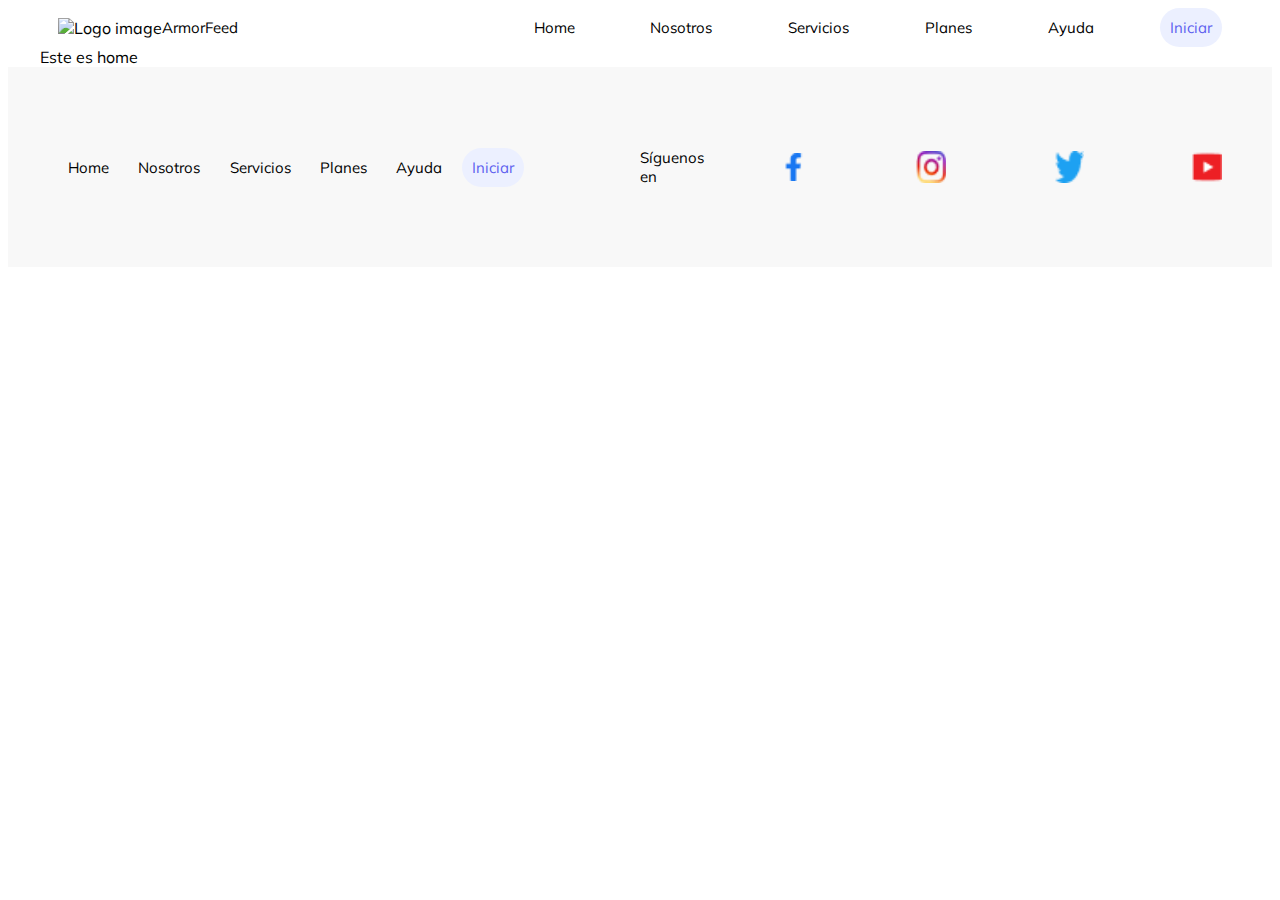
==== index.html @ 9a72fddb "feat: navigaton system" ====
<!DOCTYPE html>
<html lang="en">
<head>
    <meta charset="UTF-8">
    <meta name="viewport" content="width=device-width, initial-scale=1.0">
    <meta name="description" content="ArmorFeed safe shipping services"/>
    <meta name="keywords" content="ArmorFeed, shipping services, safe shipping, couriers"/>
    <meta name="author" content="Softeam" />
    <meta name="copyright" content="Copyright Softeam, 2022" />
    <title>ArmorFeed - Safe Shipments</title>

    <link rel="icon" href="favicon.ico">
    <link rel="stylesheet" href="css/normalize.css">
    <link rel="stylesheet" href="css/styles.css">
    <link rel="preconnect" href="https://fonts.googleapis.com">
    <link rel="preconnect" href="https://fonts.gstatic.com" crossorigin>
    <link href="https://fonts.googleapis.com/css2?family=Mulish:wght@300;400;500;700;800&display=swap" rel="stylesheet">
</head>
<body>
    <header class="header">
        <section class="header__logo">
            <img src="img/ArmorFeed.png" alt="Logo image" class="header__logo-img">
            <div class="header__logo-text">ArmorFeed</div>
        </section>
        <!-- Desktop navigation is injected here-->
        <img src="img/burgerNav.svg" alt="Burger Nav Icon" class="burgerNav" id="burgerNav">
        <!-- Tablet/mobile navigation is injected  here-->
    </header>
    <main class="container">
        <section id="Home">Este es home</section>
        <section id="About-us" class="disabled">Este es Nosotros</section>
        <section id="Services" class="disabled">Este es Servicios</section>
        <section id="Plans" class="disabled">Este es Planes</section>
        <section id="Help" class="disabled">Este es Ayuda</section>
    </main>
    <footer id="footer" class="footer">
        <!-- Footer Navigation is injected here -->
        <section class="footer__Description">
            <p class="footer__Description-item">Síguenos en</p>
            <img src="img/facebookLogo.png" alt="Facebook Logo" class="footer__Description-item">
            <img src="img/instagramLogo.png" alt="Instagram Logo" class="footer__Description-item">
            <img src="img/twitterLogo.png" alt="twitter Logo" class="footer__Description-item">
            <img src="img/youtubeLogo.png" alt="youtube Logo" class="footer__Description-item">
        </section>
    </footer>
    <!--Nav Template to be injected using JavaScript -->
    <template id="TemplateNav">
        <nav class="TemplateTabsNav showNavAnimation">
            <li><a class="header__tabs-item" href="#Home">Home</a></li>
            <li><a class="header__tabs-item" href="#About-us">Nosotros</a></li>
            <li><a class="header__tabs-item" href="#Services">Servicios</a></li>
            <li><a class="header__tabs-item" href="#Plans">Planes</a></li>
            <li><a class="header__tabs-item" href="#Help">Ayuda</a></li>
            <li><a class="header__tabs-item not-clickable">Iniciar</a></li>
        </nav>
    </template>
    <script type="module" src="js/script.js"></script>
</body>
</html>
---- css/styles.css ----
/** CUSTOM PROPERTY */

:root {
    /** Colors palette **/
    --Light: #ffffff;
    --Darked: #000000;
    --Gray: #5c5c5c;
    --OrangeLight: #ffece1;
    --OrangeDark: #ff7f37;
    --GreenLight: #e5eced;
    --BlueLight: #ecf0ff;
    --BlueDark: #5d5fef;
    --nav: #F8F8F8;

    /** Fonts **/
    --mainFont: 'Mulish', sans-serif;

    /** Screen size **/
    --tablet: 76.8rem;
    --mobile: 48rem;
    --desktop: 120;
}

/** GLOBALS */

html {
    font-size: 62.5%;
    box-sizing: border-box;
    scroll-behavior: smooth;
    scroll-snap-type: y mandatory;
}
body {
    font-size: 16px;
    font-family: var(--mainFont);
}
*, *:before, *:after {
    box-sizing: inherit;
}

/** Utilities **/
.container {
    width: 95%;
    max-width: 120rem;
    margin: 0 auto;
}

/** NavBar Styles **/
.header {
    width: 100%;
    padding: 0 5rem;
    display: flex;
    justify-content: space-between;
}
.header__logo{
    flex-basis: 30%;
    display: flex;
    align-items: center;
}
.header__tabs {
    flex-basis: 60%;
    display: flex;
    justify-content: space-between;
    align-items: center;
}

.header__tabs li {
    list-style-type: none;
    padding: 0;
}

.header__tabs-item {
    display: block;
    font-size: 2.5rem;
    list-style-type: none;
    padding: 1rem;
    text-decoration: none;
    color: var(--Darked);
    cursor: pointer;
    transition: all 300ms;
}
.header__tabs-item:hover {
    background-color: rgba(186, 215, 247,0.2);
    transform: scale(1.2);
}
/* Special Classes to work with JavaScript */

.item-selected {
    border-bottom: 0.25rem solid var(--BlueDark);
}

.disabled {
    display: none;
}
.burgerNav {
    display: none;
}
.TemplateTabsNav {
    background-color: var(--nav);
    padding: 2rem 0;
    height: 10rem;
    display: flex;
    flex-direction: row;
    justify-content: space-between;
    align-items: center;
    flex-basis: 40%;
}
.TemplateTabsNav li {
    list-style-type: none;
}
.close-btn {
    color: red;
}
.bgColorTemplateNav {
    background-color: transparent;
}
.TemplateTabsNav{
    color: var(--Darked);
}
.showNavAnimation {
    animation: newNav 500ms ease-in 0s normal 1;
}
.hideNavAnimation {
    animation: offNav 500ms ease-in 0s normal 1;
}
.burgerNav {
    cursor: pointer;
}

.not-clickable {
    display: block;
    border-radius: 2rem;
    background-color: var(--BlueLight);
    color: var(--BlueDark)
}

@keyframes offNav {
    0% {
        clip-path: circle(100% at 50%);
    }
    50%{
        clip-path: circle(50% at 50%);
    }
    100%{
        clip-path: circle(10% at 50%);
    }
}
@keyframes newNav {
    0% {
        clip-path: circle(10% at 50%);
    }
    50%{
        clip-path: circle(50% at 50%);
    }
    100%{
        clip-path: circle(100% at 50%);
    }
}

/* NavBar Media Queries*/
@media (max-width: 1280px) {
    .header__tabs-item {
        font-size: 1.5rem;
    }
    .header__logo-text {
        font-size: 1.5rem;
    }
    .header__logo{
        flex-basis: 20%;
    }
    .header__tabs {
        flex-basis: 60%;
    }
}
@media (max-width: 768px) {
    .header__tabs {
        display: none;
    }
    .burgerNav {
        display: block;
        flex-basis: 30%;
        width: 5rem;
        height: 5rem;
        align-self: center;
    }
    .header {
        justify-content: space-between;
        padding: 0 2rem;
    }
    .header__logo-img {
        flex-basis: 70%;
    }
    .header__logo-text {
        font-size: 1.2rem;
        flex-basis: 30%;
    }
    .TemplateTabsNav {
        width: 100%;
        background-color: var(--nav);
        padding: 2rem 0;
        height: 50rem;
        display: flex;
        flex-direction: column;
    }
    .TemplateTabsNav li {
        display: block;
        width: 100%;
    }
    .header__tabs-item {
        display: block;
        width: 100%;
        padding: 2rem 0;
        font-size: 1.5rem;
        text-align: center;
    }
    .close-btn {
        color: red;
        background-color: var(--OrangeLight);
    }
}

@media (max-width: 400px) {
    .header__logo-text {
        display: none;
    }
}

/** Footer Styles **/
.footer {
    background-color: var(--nav);
    padding: 5rem;
    display: flex;
    flex-direction: row;
    justify-content: space-between;
    align-items: center;
}

.footer__Description {
    flex-basis: 50%;
    display: flex;
    flex-direction: row;
    justify-content: space-between;
    align-items: center;
}
.footer__Description-item {
    display: block;
    width: 3rem;
    font-size: 1.5rem;
}

@media (max-width: 768px) {
    .footer {
       flex-direction: column;
       height: 80rem;
    }
    .footer__Description {
        flex-direction: column;
        height: 50rem;
        align-items: center;
    }
}
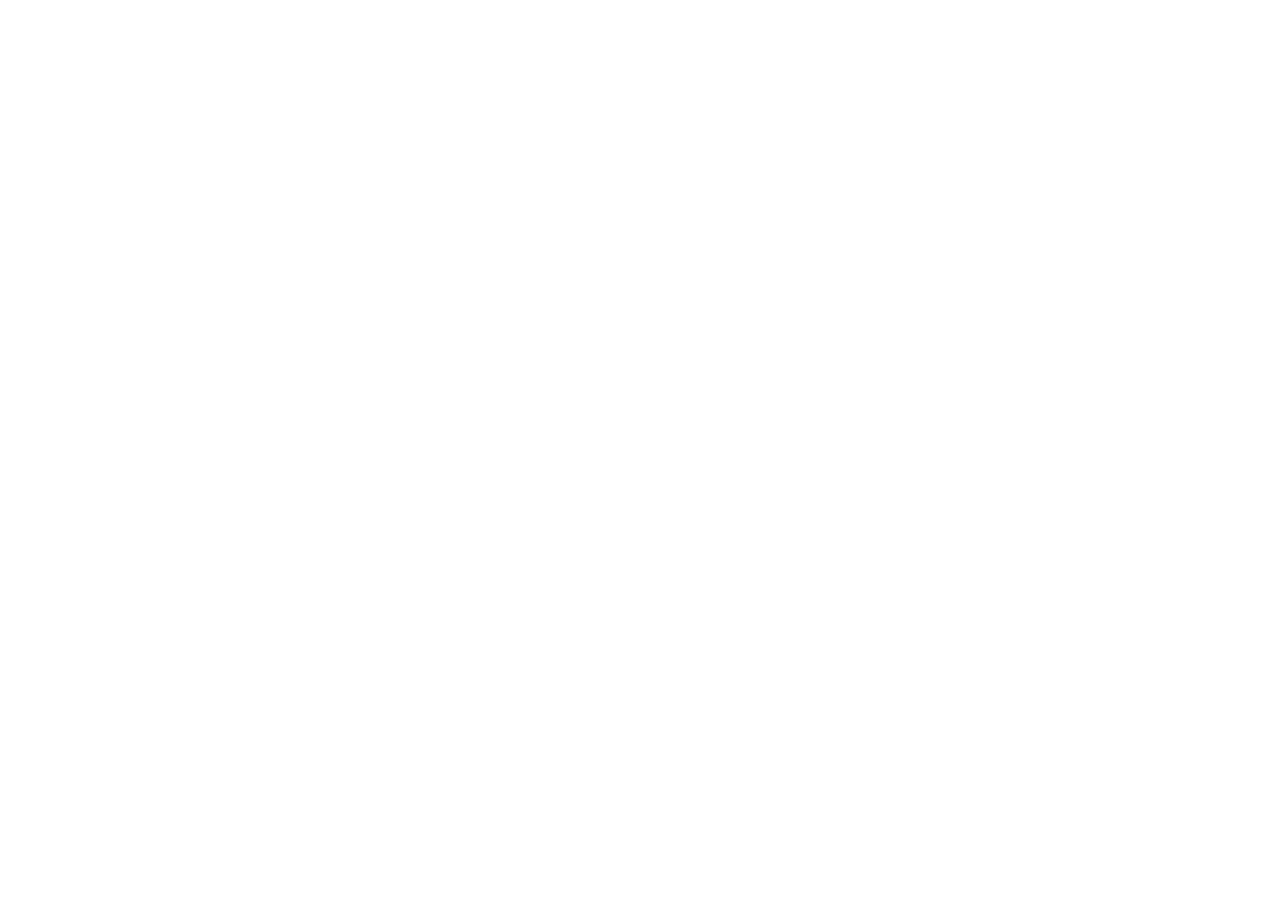
==== commit 94221e37: "fix: Moved home section to your archive" ====
--- a/index.html
+++ b/index.html
@@ -12,48 +12,20 @@
     <link rel="icon" href="favicon.ico">
     <link rel="stylesheet" href="css/normalize.css">
     <link rel="stylesheet" href="css/styles.css">
+
     <link rel="preconnect" href="https://fonts.googleapis.com">
     <link rel="preconnect" href="https://fonts.gstatic.com" crossorigin>
     <link href="https://fonts.googleapis.com/css2?family=Mulish:wght@300;400;500;700;800&display=swap" rel="stylesheet">
+
 </head>
 <body>
-    <header class="header">
-        <section class="header__logo">
-            <img src="img/ArmorFeed.png" alt="Logo image" class="header__logo-img">
-            <div class="header__logo-text">ArmorFeed</div>
-        </section>
-        <!-- Desktop navigation is injected here-->
-        <img src="img/burgerNav.svg" alt="Burger Nav Icon" class="burgerNav" id="burgerNav">
-        <!-- Tablet/mobile navigation is injected  here-->
-    </header>
-    <main class="container">
-        <section id="Home">Este es home</section>
-        <section id="About-us" class="disabled">Este es Nosotros</section>
-        <section id="Services" class="disabled">Este es Servicios</section>
-        <section id="Plans" class="disabled">Este es Planes</section>
-        <section id="Help" class="disabled">Este es Ayuda</section>
-    </main>
-    <footer id="footer" class="footer">
-        <!-- Footer Navigation is injected here -->
-        <section class="footer__Description">
-            <p class="footer__Description-item">Síguenos en</p>
-            <img src="img/facebookLogo.png" alt="Facebook Logo" class="footer__Description-item">
-            <img src="img/instagramLogo.png" alt="Instagram Logo" class="footer__Description-item">
-            <img src="img/twitterLogo.png" alt="twitter Logo" class="footer__Description-item">
-            <img src="img/youtubeLogo.png" alt="youtube Logo" class="footer__Description-item">
-        </section>
-    </footer>
-    <!--Nav Template to be injected using JavaScript -->
-    <template id="TemplateNav">
-        <nav class="TemplateTabsNav showNavAnimation">
-            <li><a class="header__tabs-item" href="#Home">Home</a></li>
-            <li><a class="header__tabs-item" href="#About-us">Nosotros</a></li>
-            <li><a class="header__tabs-item" href="#Services">Servicios</a></li>
-            <li><a class="header__tabs-item" href="#Plans">Planes</a></li>
-            <li><a class="header__tabs-item" href="#Help">Ayuda</a></li>
-            <li><a class="header__tabs-item not-clickable">Iniciar</a></li>
-        </nav>
-    </template>
-    <script type="module" src="js/script.js"></script>
+
+<!-TODO: Make the navigation >
+
+
+
+<!-TODO: Make the footer ->
+
+<script src="js/script.js"></script>
 </body>
 </html>
--- a/css/styles.css
+++ b/css/styles.css
@@ -10,15 +10,9 @@
     --GreenLight: #e5eced;
     --BlueLight: #ecf0ff;
     --BlueDark: #5d5fef;
-    --nav: #F8F8F8;
 
-    /** Fonts **/
-    --mainFont: 'Mulish', sans-serif;
-
-    /** Screen size **/
-    --tablet: 76.8rem;
-    --mobile: 48rem;
-    --desktop: 120;
+    /** Fonts */
+    --mainFont: 'Mulish', sans-serif;;
 }
 
 /** GLOBALS */
@@ -30,7 +24,7 @@
     scroll-snap-type: y mandatory;
 }
 body {
-    font-size: 16px;
+    font-size: 16%;
     font-family: var(--mainFont);
 }
 *, *:before, *:after {
@@ -44,217 +38,66 @@
     margin: 0 auto;
 }
 
-/** NavBar Styles **/
-.header {
+/** About us Styles **/
+.About-us-title {
+    text-align: center;
+    font-size: 8rem;
+}
+.About-us__content__section img{
+    display: block;
+}
+.About-us__content {
+    display:grid;
     width: 100%;
-    padding: 0 5rem;
-    display: flex;
-    justify-content: space-between;
 }
-.header__logo{
-    flex-basis: 30%;
-    display: flex;
+.About-us__content__section__first {
+    display: grid;
+    grid-template-columns: 30% 60%;
+    column-gap: 10%;
+    row-gap: 5%;
     align-items: center;
 }
-.header__tabs {
-    flex-basis: 60%;
-    display: flex;
-    justify-content: space-between;
-    align-items: center;
+.About-us__content__section__first-img {
+    width: 100%;
+}
+.About-us__content__section__first-description, .About-us__content__section__second-description {
+    background-color: var(--OrangeLight);
+    font-weight: 500;
+    font-size: 3rem;
+    text-align: justify;
+    box-shadow: inset 0px 4px 4px rgba(0, 0, 0, 0.2), inset 0px 4px 4px rgba(0, 0, 0, 0.2);
+}
+.About-us__content__section__first-description {
+    padding: 12% 8%;
+    margin: 0;
+    height: 100%;
 }
 
-.header__tabs li {
-    list-style-type: none;
-    padding: 0;
+.About-us__content__section__second-description {
+    padding: 6% 25%;
+    margin: 5rem 0;
 }
 
-.header__tabs-item {
+.About-us__content__section__second-img {
     display: block;
-    font-size: 2.5rem;
-    list-style-type: none;
-    padding: 1rem;
-    text-decoration: none;
-    color: var(--Darked);
-    cursor: pointer;
-    transition: all 300ms;
-}
-.header__tabs-item:hover {
-    background-color: rgba(186, 215, 247,0.2);
-    transform: scale(1.2);
-}
-/* Special Classes to work with JavaScript */
-
-.item-selected {
-    border-bottom: 0.25rem solid var(--BlueDark);
+    width: 50rem;
+    margin: 0 auto;
+    margin-bottom: 6rem;
 }
 
-.disabled {
-    display: none;
-}
-.burgerNav {
-    display: none;
-}
-.TemplateTabsNav {
-    background-color: var(--nav);
-    padding: 2rem 0;
-    height: 10rem;
-    display: flex;
-    flex-direction: row;
-    justify-content: space-between;
-    align-items: center;
-    flex-basis: 40%;
-}
-.TemplateTabsNav li {
-    list-style-type: none;
-}
-.close-btn {
-    color: red;
-}
-.bgColorTemplateNav {
-    background-color: transparent;
-}
-.TemplateTabsNav{
-    color: var(--Darked);
-}
-.showNavAnimation {
-    animation: newNav 500ms ease-in 0s normal 1;
-}
-.hideNavAnimation {
-    animation: offNav 500ms ease-in 0s normal 1;
-}
-.burgerNav {
-    cursor: pointer;
-}
+@media screen and (max-width:35rem){
+    .About-us__content__section__first-description, .About-us__content__section__second-description{
+        width: 90%;
+        margin-left: 5%;
+        padding: 10% 10%;
+    }
 
-.not-clickable {
-    display: block;
-    border-radius: 2rem;
-    background-color: var(--BlueLight);
-    color: var(--BlueDark)
-}
+    .About-us__content__section__first-description, .About-us__content__section__first-img{
+        grid-column: 1/-1;
+    }
+    .About-us__content__section__first-img {
+        width: 80%;
+        margin-left:10%;
+    }
 
-@keyframes offNav {
-    0% {
-        clip-path: circle(100% at 50%);
-    }
-    50%{
-        clip-path: circle(50% at 50%);
-    }
-    100%{
-        clip-path: circle(10% at 50%);
-    }
-}
-@keyframes newNav {
-    0% {
-        clip-path: circle(10% at 50%);
-    }
-    50%{
-        clip-path: circle(50% at 50%);
-    }
-    100%{
-        clip-path: circle(100% at 50%);
-    }
-}
-
-/* NavBar Media Queries*/
-@media (max-width: 1280px) {
-    .header__tabs-item {
-        font-size: 1.5rem;
-    }
-    .header__logo-text {
-        font-size: 1.5rem;
-    }
-    .header__logo{
-        flex-basis: 20%;
-    }
-    .header__tabs {
-        flex-basis: 60%;
-    }
-}
-@media (max-width: 768px) {
-    .header__tabs {
-        display: none;
-    }
-    .burgerNav {
-        display: block;
-        flex-basis: 30%;
-        width: 5rem;
-        height: 5rem;
-        align-self: center;
-    }
-    .header {
-        justify-content: space-between;
-        padding: 0 2rem;
-    }
-    .header__logo-img {
-        flex-basis: 70%;
-    }
-    .header__logo-text {
-        font-size: 1.2rem;
-        flex-basis: 30%;
-    }
-    .TemplateTabsNav {
-        width: 100%;
-        background-color: var(--nav);
-        padding: 2rem 0;
-        height: 50rem;
-        display: flex;
-        flex-direction: column;
-    }
-    .TemplateTabsNav li {
-        display: block;
-        width: 100%;
-    }
-    .header__tabs-item {
-        display: block;
-        width: 100%;
-        padding: 2rem 0;
-        font-size: 1.5rem;
-        text-align: center;
-    }
-    .close-btn {
-        color: red;
-        background-color: var(--OrangeLight);
-    }
-}
-
-@media (max-width: 400px) {
-    .header__logo-text {
-        display: none;
-    }
-}
-
-/** Footer Styles **/
-.footer {
-    background-color: var(--nav);
-    padding: 5rem;
-    display: flex;
-    flex-direction: row;
-    justify-content: space-between;
-    align-items: center;
-}
-
-.footer__Description {
-    flex-basis: 50%;
-    display: flex;
-    flex-direction: row;
-    justify-content: space-between;
-    align-items: center;
-}
-.footer__Description-item {
-    display: block;
-    width: 3rem;
-    font-size: 1.5rem;
-}
-
-@media (max-width: 768px) {
-    .footer {
-       flex-direction: column;
-       height: 80rem;
-    }
-    .footer__Description {
-        flex-direction: column;
-        height: 50rem;
-        align-items: center;
-    }
-}
+}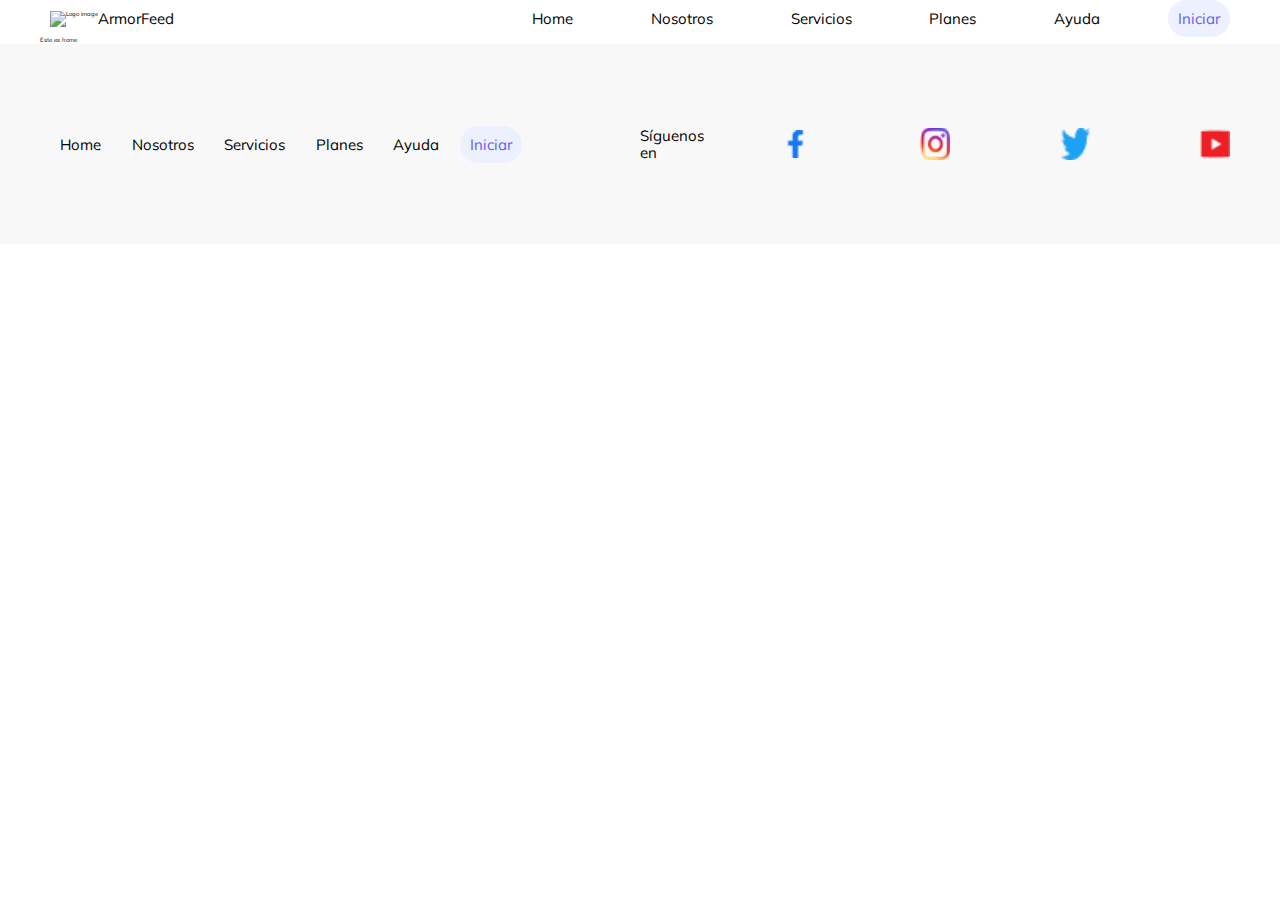
==== commit eebf3f18: "fix: Fixed collision problem as feature/navBar" ====
--- a/index.html
+++ b/index.html
@@ -12,20 +12,50 @@
     <link rel="icon" href="favicon.ico">
     <link rel="stylesheet" href="css/normalize.css">
     <link rel="stylesheet" href="css/styles.css">
-
     <link rel="preconnect" href="https://fonts.googleapis.com">
     <link rel="preconnect" href="https://fonts.gstatic.com" crossorigin>
     <link href="https://fonts.googleapis.com/css2?family=Mulish:wght@300;400;500;700;800&display=swap" rel="stylesheet">
-
 </head>
 <body>
 
-<!-TODO: Make the navigation >
+<header class="header">
+    <section class="header__logo">
+        <img src="img/ArmorFeed.png" alt="Logo image" class="header__logo-img">
+        <div class="header__logo-text">ArmorFeed</div>
+    </section>
+    <!-- Desktop navigation is injected here-->
+    <img src="img/burgerNav.svg" alt="Burger Nav Icon" class="burgerNav" id="burgerNav">
+    <!-- Tablet/mobile navigation is injected  here-->
+</header>
+<main class="container">
+    <section id="Home">Este es home</section>
+    <section id="About-us" class="disabled">Este es Nosotros</section>
+    <section id="Services" class="disabled">Este es Servicios</section>
+    <section id="Plans" class="disabled">Este es Planes</section>
+    <section id="Help" class="disabled">Este es Ayuda</section>
+</main>
+<footer id="footer" class="footer">
+    <!-- Footer Navigation is injected here -->
+    <section class="footer__Description">
+        <p class="footer__Description-item">Síguenos en</p>
+        <img src="img/facebookLogo.png" alt="Facebook Logo" class="footer__Description-item">
+        <img src="img/instagramLogo.png" alt="Instagram Logo" class="footer__Description-item">
+        <img src="img/twitterLogo.png" alt="twitter Logo" class="footer__Description-item">
+        <img src="img/youtubeLogo.png" alt="youtube Logo" class="footer__Description-item">
+    </section>
+</footer>
+<!--Nav Template to be injected using JavaScript -->
+<template id="TemplateNav">
+    <nav class="TemplateTabsNav showNavAnimation">
+        <li><a class="header__tabs-item" href="#Home">Home</a></li>
+        <li><a class="header__tabs-item" href="#About-us">Nosotros</a></li>
+        <li><a class="header__tabs-item" href="#Services">Servicios</a></li>
+        <li><a class="header__tabs-item" href="#Plans">Planes</a></li>
+        <li><a class="header__tabs-item" href="#Help">Ayuda</a></li>
+        <li><a class="header__tabs-item not-clickable">Iniciar</a></li>
+    </nav>
+</template>
+<script type="module" src="js/script.js"></script>
 
-
-
-<!-TODO: Make the footer ->
-
-<script src="js/script.js"></script>
 </body>
 </html>
--- a/css/styles.css
+++ b/css/styles.css
@@ -10,9 +10,15 @@
     --GreenLight: #e5eced;
     --BlueLight: #ecf0ff;
     --BlueDark: #5d5fef;
-
-    /** Fonts */
-    --mainFont: 'Mulish', sans-serif;;
+    --nav: #F8F8F8;
+
+    /** Fonts **/
+    --mainFont: 'Mulish', sans-serif;
+
+    /** Screen size **/
+    --tablet: 76.8rem;
+    --mobile: 48rem;
+    --desktop: 120;
 }
 
 /** GLOBALS */
@@ -37,6 +43,7 @@
     max-width: 120rem;
     margin: 0 auto;
 }
+
 
 /** About us Styles **/
 .About-us-title {
@@ -100,4 +107,373 @@
         margin-left:10%;
     }
 
-}+}
+.bg-green {
+    background-color: var(--GreenLight);
+}
+
+
+.banners {
+    display: flex;
+    flex-direction: column;
+    height: 120rem;
+    width: 100%;
+    padding: 5rem 0;
+}
+@media (min-width: 920px) {
+    .banners {
+        display: grid;
+        grid-template-columns: 1.5fr 1fr;
+        height: 50rem;
+        column-gap: 5rem;
+        row-gap: 2.5rem;
+    }
+}
+.banner {
+    width: 95%;
+    height: 100%;
+    background-size: cover;
+    background-repeat: no-repeat;
+    background-position: center center;
+    position: relative;
+    box-shadow: 9px 8px 20px -1px rgba(0,0,0,0.31);
+    -webkit-box-shadow: 9px 8px 20px -1px rgba(0,0,0,0.31);
+    -moz-box-shadow: 9px 8px 20px -1px rgba(0,0,0,0.31);
+    margin-bottom: 1.5rem;
+    transition: transform .2s;
+}
+.banner:hover {
+    transform: scale(1.05);
+}
+.banner:last-child {
+    margin-bottom: 0rem;
+}
+.banner__companies {
+    background-image: url("../img/banner_companies.png");
+}
+.banner__transportation {
+    background-image: url("../img/banner_transportation.png");
+}
+.banner__services {
+    background-image: url("../img/banner_services.png");
+}
+.banner__services, .banner__transportation, .banner__companies {
+    width: 100%;
+}
+@media (min-width: 920px) {
+    .banner__companies {
+        grid-column:  1 / 2;
+        grid-row: 1 / 3;
+        width: auto;
+    }
+    .banner__transportation {
+        grid-column: 2 / 3;
+        grid-row: 2 / 3;
+    }
+    .banner__services {
+        grid-column: 2 / 3;
+        grid-row: 1 / 2;
+    }
+    .banner__transportation, .banner__services {
+        width: 90%;
+    }
+}
+.banner__description {
+    position: absolute;
+    margin-bottom: 0;
+    padding-left: 3rem;
+    left: 0;
+    bottom: 0;
+    width: 100%;
+    height: 5rem;
+    background-color: rgba(0,0,0,0.38);
+    display: flex;
+    justify-content: start;
+    align-items: center;
+    color: var(--Light);
+}
+
+.features {
+    display: flex;
+    flex-direction: column;
+    height: auto;
+    max-height: 120rem;
+    row-gap: 2.5rem;
+    padding: 2rem 0;
+}
+@media (min-width: 920px) {
+    .features {
+        display: grid;
+        grid-template-columns: 1.1fr 1.2fr;
+        column-gap: 5rem;
+        height: 50rem;
+    }
+}
+.feature {
+    height: 25rem;
+    background-color: var(--Light);
+    border-radius: 1rem;
+    padding: 1rem 3.4rem;
+    display: flex;
+    justify-content: space-around;
+    align-items: center;
+    margin-bottom: 1.5rem;
+}
+@media (max-width: 400px) {
+    .feature {
+        flex-direction: column;
+        height: auto;
+    }
+}
+.feature:last-child {
+    margin-bottom: 0rem;
+}
+@media (min-width: 920px) {
+    .feature {
+        height: auto;
+    }
+}
+.feature__text-description {
+    max-width: 35rem;
+    width: 90%;
+}
+.feature__positioning {
+    align-items: center;
+    justify-content: space-around;
+}
+@media (min-width: 920px) {
+    .feature__positioning {
+        grid-column: 1 / 2;
+        grid-row: 1 / 3;
+        flex-direction: column;
+        align-items: start;
+        justify-content: space-around;
+    }
+}
+.feature__image, .feature__image-positioning {
+    height: 12rem;
+}
+@media (min-width: 920px) {
+    .feature__image-positioning {
+        height: 18rem;
+    }
+}
+.feature__text-title {
+    font-size: 2.8rem;
+    font-weight: bold;
+}
+
+/** NavBar Styles **/
+.header {
+    width: 100%;
+    padding: 0 5rem;
+    display: flex;
+    justify-content: space-between;
+}
+.header__logo{
+    flex-basis: 30%;
+    display: flex;
+    align-items: center;
+}
+.header__tabs {
+    flex-basis: 60%;
+    display: flex;
+    justify-content: space-between;
+    align-items: center;
+}
+
+.header__tabs li {
+    list-style-type: none;
+    padding: 0;
+}
+
+.header__tabs-item {
+    display: block;
+    font-size: 2.5rem;
+    list-style-type: none;
+    padding: 1rem;
+    text-decoration: none;
+    color: var(--Darked);
+    cursor: pointer;
+    transition: all 300ms;
+}
+.header__tabs-item:hover {
+    background-color: rgba(186, 215, 247,0.2);
+    transform: scale(1.2);
+}
+/* Special Classes to work with JavaScript */
+
+.item-selected {
+    border-bottom: 0.25rem solid var(--BlueDark);
+}
+
+.disabled {
+    display: none;
+}
+.burgerNav {
+    display: none;
+}
+.TemplateTabsNav {
+    background-color: var(--nav);
+    padding: 2rem 0;
+    height: 10rem;
+    display: flex;
+    flex-direction: row;
+    justify-content: space-between;
+    align-items: center;
+    flex-basis: 40%;
+}
+.TemplateTabsNav li {
+    list-style-type: none;
+}
+.close-btn {
+    color: red;
+}
+.bgColorTemplateNav {
+    background-color: transparent;
+}
+.TemplateTabsNav{
+    color: var(--Darked);
+}
+.showNavAnimation {
+    animation: newNav 500ms ease-in 0s normal 1;
+}
+.hideNavAnimation {
+    animation: offNav 500ms ease-in 0s normal 1;
+}
+.burgerNav {
+    cursor: pointer;
+}
+
+.not-clickable {
+    display: block;
+    border-radius: 2rem;
+    background-color: var(--BlueLight);
+    color: var(--BlueDark)
+}
+
+@keyframes offNav {
+    0% {
+        clip-path: circle(100% at 50%);
+    }
+    50%{
+        clip-path: circle(50% at 50%);
+    }
+    100%{
+        clip-path: circle(10% at 50%);
+    }
+}
+@keyframes newNav {
+    0% {
+        clip-path: circle(10% at 50%);
+    }
+    50%{
+        clip-path: circle(50% at 50%);
+    }
+    100%{
+        clip-path: circle(100% at 50%);
+    }
+}
+
+/* NavBar Media Queries*/
+@media (max-width: 1280px) {
+    .header__tabs-item {
+        font-size: 1.5rem;
+    }
+    .header__logo-text {
+        font-size: 1.5rem;
+    }
+    .header__logo{
+        flex-basis: 20%;
+    }
+    .header__tabs {
+        flex-basis: 60%;
+    }
+}
+@media (max-width: 768px) {
+    .header__tabs {
+        display: none;
+    }
+    .burgerNav {
+        display: block;
+        flex-basis: 30%;
+        width: 5rem;
+        height: 5rem;
+        align-self: center;
+    }
+    .header {
+        justify-content: space-between;
+        padding: 0 2rem;
+    }
+    .header__logo-img {
+        flex-basis: 70%;
+    }
+    .header__logo-text {
+        font-size: 1.2rem;
+        flex-basis: 30%;
+    }
+    .TemplateTabsNav {
+        width: 100%;
+        background-color: var(--nav);
+        padding: 2rem 0;
+        height: 50rem;
+        display: flex;
+        flex-direction: column;
+    }
+    .TemplateTabsNav li {
+        display: block;
+        width: 100%;
+    }
+    .header__tabs-item {
+        display: block;
+        width: 100%;
+        padding: 2rem 0;
+        font-size: 1.5rem;
+        text-align: center;
+    }
+    .close-btn {
+        color: red;
+        background-color: var(--OrangeLight);
+    }
+}
+
+@media (max-width: 400px) {
+    .header__logo-text {
+        display: none;
+    }
+}
+
+/** Footer Styles **/
+.footer {
+    background-color: var(--nav);
+    padding: 5rem;
+    display: flex;
+    flex-direction: row;
+    justify-content: space-between;
+    align-items: center;
+}
+
+.footer__Description {
+    flex-basis: 50%;
+    display: flex;
+    flex-direction: row;
+    justify-content: space-between;
+    align-items: center;
+}
+.footer__Description-item {
+    display: block;
+    width: 3rem;
+    font-size: 1.5rem;
+}
+
+@media (max-width: 768px) {
+    .footer {
+       flex-direction: column;
+       height: 80rem;
+    }
+    .footer__Description {
+        flex-direction: column;
+        height: 50rem;
+        align-items: center;
+    }
+}
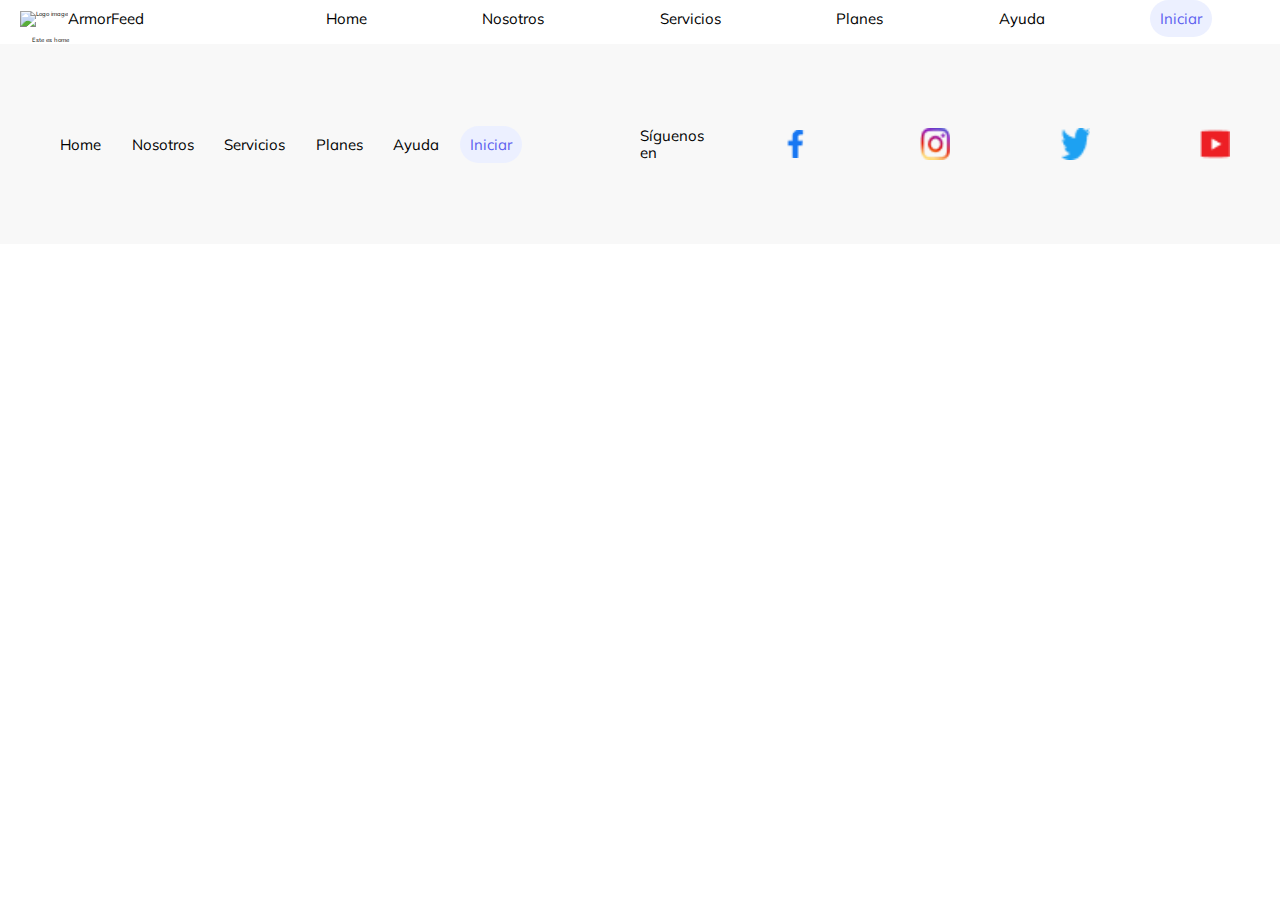
==== commit 91014f76: "fix: Fixed collision issues with feature/services branch" ====
--- a/index.html
+++ b/index.html
@@ -1,14 +1,16 @@
 <!DOCTYPE html>
 <html lang="en">
-<head>
-    <meta charset="UTF-8">
-    <meta name="viewport" content="width=device-width, initial-scale=1.0">
-    <meta name="description" content="ArmorFeed safe shipping services"/>
-    <meta name="keywords" content="ArmorFeed, shipping services, safe shipping, couriers"/>
+  <head>
+    <meta charset="UTF-8" />
+    <meta name="viewport" content="width=device-width, initial-scale=1.0" />
+    <meta name="description" content="ArmorFeed safe shipping services" />
+    <meta
+      name="keywords"
+      content="ArmorFeed, shipping services, safe shipping, couriers"
+    />
     <meta name="author" content="Softeam" />
     <meta name="copyright" content="Copyright Softeam, 2022" />
     <title>ArmorFeed - Safe Shipments</title>
-
     <link rel="icon" href="favicon.ico">
     <link rel="stylesheet" href="css/normalize.css">
     <link rel="stylesheet" href="css/styles.css">
@@ -56,6 +58,5 @@
     </nav>
 </template>
 <script type="module" src="js/script.js"></script>
-
 </body>
 </html>
--- a/css/styles.css
+++ b/css/styles.css
@@ -1,3 +1,4 @@
+
 /** CUSTOM PROPERTY */
 
 :root {
@@ -5,6 +6,7 @@
     --Light: #ffffff;
     --Darked: #000000;
     --Gray: #5c5c5c;
+    --GrayLight: #C4C4C4;
     --OrangeLight: #ffece1;
     --OrangeDark: #ff7f37;
     --GreenLight: #e5eced;
@@ -40,10 +42,9 @@
 /** Utilities **/
 .container {
     width: 95%;
-    max-width: 120rem;
+    max-width: 150rem;
     margin: 0 auto;
 }
-
 
 /** About us Styles **/
 .About-us-title {
@@ -266,9 +267,9 @@
 /** NavBar Styles **/
 .header {
     width: 100%;
-    padding: 0 5rem;
-    display: flex;
-    justify-content: space-between;
+    padding: 0 2rem;
+    display: flex;
+>>>>>>> feature/services
 }
 .header__logo{
     flex-basis: 30%;
@@ -276,9 +277,9 @@
     align-items: center;
 }
 .header__tabs {
-    flex-basis: 60%;
-    display: flex;
-    justify-content: space-between;
+    flex-basis: 70%;
+    display: flex;
+    justify-content: space-around;
     align-items: center;
 }
 
@@ -326,13 +327,11 @@
 .TemplateTabsNav li {
     list-style-type: none;
 }
-.close-btn {
-    color: red;
-}
 .bgColorTemplateNav {
     background-color: transparent;
 }
-.TemplateTabsNav{
+.TemplateTabsNav li a {
+>>>>>>> feature/services
     color: var(--Darked);
 }
 .showNavAnimation {
@@ -344,7 +343,9 @@
 .burgerNav {
     cursor: pointer;
 }
-
+.close-btn {
+    color: var(--OrangeDark);
+}
 .not-clickable {
     display: block;
     border-radius: 2rem;
@@ -387,7 +388,7 @@
         flex-basis: 20%;
     }
     .header__tabs {
-        flex-basis: 60%;
+        flex-basis: 80%;
     }
 }
 @media (max-width: 768px) {
@@ -423,6 +424,8 @@
     .TemplateTabsNav li {
         display: block;
         width: 100%;
+        align-items: center;
+        justify-content: space-between;
     }
     .header__tabs-item {
         display: block;
@@ -440,6 +443,7 @@
 @media (max-width: 400px) {
     .header__logo-text {
         display: none;
+        color: var(--Darked);
     }
 }
 
@@ -477,3 +481,200 @@
         align-items: center;
     }
 }
+
+/** Plans Section **/
+.Plans {
+    padding: 3rem 0;
+}
+
+.Plans__content-item__card {
+    background-color: var(--OrangeLight);
+    text-align: center;
+    list-style-type: none;
+    display: flex;
+    flex-direction: column;
+    justify-content: space-between;
+    margin: 2.5rem 0;
+}
+
+
+.Plans__content-title {
+    text-align: center;
+    font-size: 5rem;
+}
+
+.Plans__content-item__card-item {
+    margin: 1.5rem;
+    font-size: 2rem;
+}
+.Plans__content-item {
+    display: grid;
+    grid-template-columns: repeat(2,45%);
+    grid-template-rows: repeat(1,1fr);
+    column-gap: 10%;
+}
+
+.Plans__content-item__card-title {
+    font-size: 3rem;
+    font-weight: 600;
+}
+
+.Plans__content-item__card-button {
+    border: none;
+    padding: 2rem 5rem;
+    background-color: var(--OrangeDark);
+    color: var(--Light);
+    font-weight: 600;
+    margin: 2rem 0;
+}
+
+.Plans__content-item__card-button {
+    margin: 2rem 20%;
+    border-radius: 2rem;
+}
+
+@media (max-width: 768px) {
+    .Plans__content-item {
+        display: block;
+    }
+}
+/** Services Section **/
+.Services__section {
+    width: 100%;
+    margin: 5rem 0;
+}
+.Services__section-title {
+    font-size: 4.5rem;
+    text-align: center;
+    margin-top: 5rem;
+}
+.Services__section__questions {
+    display: grid;
+    grid-template-columns: calc(65% / 2) 25% calc(65% / 2);
+    column-gap: 5%;
+    background-color: var(--GrayLight);
+    padding: 3.5rem 2.5rem;
+}
+
+.Services__section__questions__card {
+    background-color: var(--OrangeLight);
+    text-align: justify;
+    padding: 4.5rem;
+    font-size: 2.5rem;
+    box-shadow: inset 0.15rem 0.35rem 0.4rem rgba(0,0,0,0.4), inset -0.15rem -0.35rem 0.4rem rgba(0,0,0,0.4);
+}
+.Services__section__questions-img {
+    display: block;
+    width: 100%;
+    height: 100%;
+    align-self: center;
+}
+
+.Services__section__description {
+    display: grid;
+    grid-template-columns: 50% 40%;
+    column-gap: 10%;
+    margin-top: 5rem;
+    margin-bottom: 5rem;
+}
+
+.Services__section__description__card {
+    background-color: var(--OrangeLight);
+    padding: 5rem;
+    box-shadow: inset 0.15rem 0.35rem 0.4rem rgba(0,0,0,0.4), inset -0.15rem -0.35rem 0.4rem rgba(0,0,0,0.4);
+}
+
+.Services__section__description__card-title {
+    font-size: 2.5rem;
+}
+
+.Services__section__description__card__list-item {
+    display: block;
+}
+.Services__section__description__card__list {
+    height: 80%;
+    font-size: 2.5rem;
+    font-weight: 500;
+    display: flex;
+    flex-direction: column;
+    justify-content: space-between;
+}
+
+.list-icon {
+    display: inline-block;
+    width: 10px;
+    height: 10px;
+    margin-right: 5px;
+}
+
+.Services__section__description-img {
+    width: 100%;
+    height: 100%;
+}
+
+@media (max-width: 1200px) {
+    .Services__section__questions-img {
+       height: auto;
+    }
+    .Services__section__questions__card {
+        padding: 2rem;
+    }
+}
+
+@media (max-width: 920px) {
+    .Services__section__questions {
+        grid-template-columns: unset;
+        grid-template-rows: repeat(3,30%);
+        column-gap: unset;
+        row-gap: 5%;
+        height: 80rem;
+    }
+    .Services__section__questions-img {
+        width: auto;
+        height: auto;
+        justify-self: center;
+        grid-row: 3 / 4;
+    }
+    .Services__section__description {
+        grid-template-columns: unset;
+        grid-template-rows: repeat(2, calc(95% / 2));
+        row-gap: 5%;
+    }
+    .Services__section__description-img {
+        display: block;
+        width: 100%;
+        height: 100%;
+    }
+}
+
+@media (max-width: 768px) {
+    .Services__section__questions__card-title {
+        font-size: 2.8rem;
+    }
+    .Services__section__questions__card-text {
+        font-size: 1.8rem;
+    }
+    .Services__section__description {
+        height: 100rem;
+    }
+}
+
+@media (max-width: 500px) {
+    .Services__section__questions__card-title {
+        font-size: 2rem;
+    }
+    .Services__section__questions__card-text {
+        font-size: 1.5rem;
+    }
+    .Services__section__description__card {
+        padding: 1.5rem;
+    }
+    .Services__section__description__card__list {
+        font-size: 2rem;
+    }
+    .Services__section__description {
+        grid-template-columns: unset;
+        grid-template-rows: 60% 35%;
+        row-gap: 5%;
+    }
+}
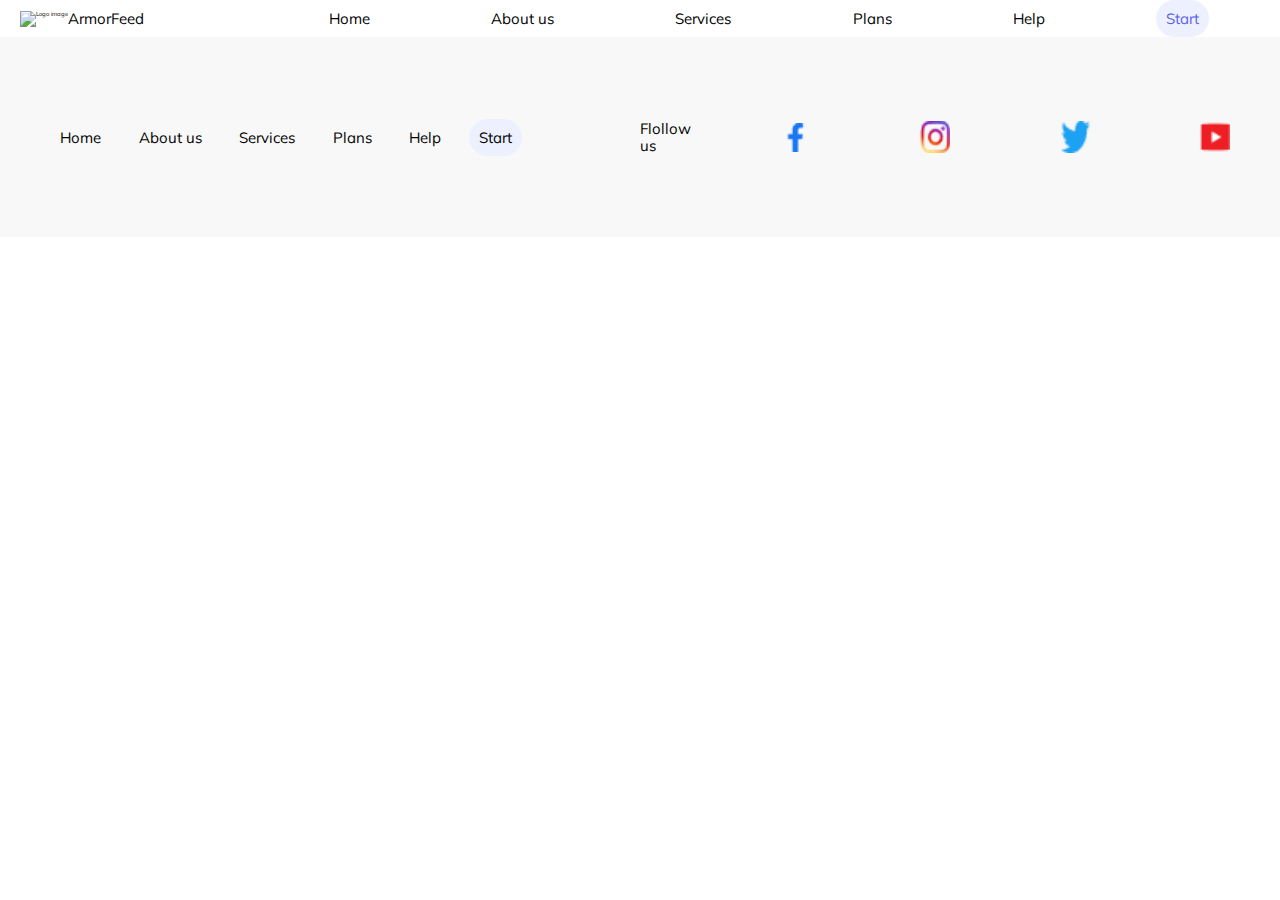
==== commit 973ededb: "fix: fixed language and attributes" ====
--- a/index.html
+++ b/index.html
@@ -30,33 +30,42 @@
     <!-- Tablet/mobile navigation is injected  here-->
 </header>
 <main class="container">
-    <section id="Home">Este es home</section>
-    <section id="About-us" class="disabled">Este es Nosotros</section>
-    <section id="Services" class="disabled">Este es Servicios</section>
-    <section id="Plans" class="disabled">Este es Planes</section>
-    <section id="Help" class="disabled">Este es Ayuda</section>
+    <section id="Home"></section>
+    <section id="About-us" class="disabled"></section>
+    <section id="Services" class="disabled"></section>
+    <section id="Plans" class="disabled"></section>
+    <section id="Help" class="disabled"></section>
 </main>
 <footer id="footer" class="footer">
     <!-- Footer Navigation is injected here -->
     <section class="footer__Description">
-        <p class="footer__Description-item">Síguenos en</p>
-        <img src="img/facebookLogo.png" alt="Facebook Logo" class="footer__Description-item">
-        <img src="img/instagramLogo.png" alt="Instagram Logo" class="footer__Description-item">
-        <img src="img/twitterLogo.png" alt="twitter Logo" class="footer__Description-item">
-        <img src="img/youtubeLogo.png" alt="youtube Logo" class="footer__Description-item">
+        <p class="footer__Description-item">Flollow us</p>
+        <a href="https://www.facebook.com/" target="_blank">
+            <img src="img/facebookLogo.png" alt="Facebook Logo" class="footer__Description-item">
+        </a>
+        <a href="https://www.instagram.com/" target="_blank">
+            <img src="img/instagramLogo.png" alt="Instagram Logo" class="footer__Description-item">
+        </a>
+        <a href="https://twitter.com/home" target="_blank">
+            <img src="img/twitterLogo.png" alt="twitter Logo" class="footer__Description-item">
+        </a>
+        <a href="https://www.youtube.com/" target="_blank">
+            <img src="img/youtubeLogo.png" alt="youtube Logo" class="footer__Description-item">
+        </a>
     </section>
 </footer>
 <!--Nav Template to be injected using JavaScript -->
 <template id="TemplateNav">
     <nav class="TemplateTabsNav showNavAnimation">
         <li><a class="header__tabs-item" href="#Home">Home</a></li>
-        <li><a class="header__tabs-item" href="#About-us">Nosotros</a></li>
-        <li><a class="header__tabs-item" href="#Services">Servicios</a></li>
-        <li><a class="header__tabs-item" href="#Plans">Planes</a></li>
-        <li><a class="header__tabs-item" href="#Help">Ayuda</a></li>
-        <li><a class="header__tabs-item not-clickable">Iniciar</a></li>
+        <li><a class="header__tabs-item" href="#About-us">About us</a></li>
+        <li><a class="header__tabs-item" href="#Services">Services</a></li>
+        <li><a class="header__tabs-item" href="#Plans">Plans</a></li>
+        <li><a class="header__tabs-item" href="#Help">Help</a></li>
+        <li><a class="header__tabs-item not-clickable">Start</a></li>
     </nav>
 </template>
+
 <script type="module" src="js/script.js"></script>
 </body>
 </html>
--- a/css/styles.css
+++ b/css/styles.css
@@ -42,7 +42,7 @@
 /** Utilities **/
 .container {
     width: 95%;
-    max-width: 150rem;
+    max-width: 130rem;
     margin: 0 auto;
 }
 
@@ -51,11 +51,11 @@
     text-align: center;
     font-size: 8rem;
 }
-.About-us__content__section img{
+.About-us__content__section__first-img {
     display: block;
+    width: 100%;
 }
 .About-us__content {
-    display:grid;
     width: 100%;
 }
 .About-us__content__section__first {
@@ -65,9 +65,15 @@
     row-gap: 5%;
     align-items: center;
 }
-.About-us__content__section__first-img {
-    width: 100%;
-}
+
+
+.About-us__content__section__second-img {
+    display: block;
+    width: 50rem;
+    margin: 0 auto;
+    margin-bottom: 6rem;
+}
+
 .About-us__content__section__first-description, .About-us__content__section__second-description {
     background-color: var(--OrangeLight);
     font-weight: 500;
@@ -86,29 +92,69 @@
     margin: 5rem 0;
 }
 
-.About-us__content__section__second-img {
-    display: block;
-    width: 50rem;
-    margin: 0 auto;
-    margin-bottom: 6rem;
-}
-
-@media screen and (max-width:35rem){
+
+@media (max-width: 778px) {
+    .About-us-title {
+        font-size: 4rem;
+    }
+    .About-us__content__section__first {
+        grid-template-columns: unset;
+        grid-template-rows: 45% 45%;
+        height: 50rem;
+        row-gap: 10%;
+        column-gap: unset;
+    }
+    .About-us__content__section__first-img {
+        width: auto;
+        height: 100%;
+        justify-self: center;
+    }
+    .About-us__content__section__first-description {
+        font-size: 2.5rem;
+    }
+    .About-us__content__section__second-description {
+        font-size: 2.5rem;
+    }
+    .About-us__content__section__first-description {
+        padding: 5rem 2rem;
+    }
+    .About-us__content__section__second-img {
+        display: block;
+        width: 40rem;
+        margin: 0 auto;
+        margin-bottom: 6rem;
+    }
+}
+
+@media (max-width: 480px){
+    .About-us-title {
+        font-size: 3rem;
+    }
     .About-us__content__section__first-description, .About-us__content__section__second-description{
         width: 90%;
         margin-left: 5%;
-        padding: 10% 10%;
-    }
-
-    .About-us__content__section__first-description, .About-us__content__section__first-img{
-        grid-column: 1/-1;
+        padding: 4.5rem 2.5rem;
     }
     .About-us__content__section__first-img {
         width: 80%;
-        margin-left:10%;
-    }
-
-}
+        /*margin-left:10%;*/
+    }
+    .About-us__content__section__first-description {
+        font-size: 1.5rem;
+    }
+    .About-us__content__section__second-description {
+        font-size: 1.5rem;
+    }
+    .About-us__content__section__second-img {
+        display: block;
+        width: 20rem;
+        margin: 0 auto;
+        margin-bottom: 6rem;
+    }
+
+}
+
+
 .bg-green {
     background-color: var(--GreenLight);
 }
@@ -192,6 +238,7 @@
     justify-content: start;
     align-items: center;
     color: var(--Light);
+    font-size: 1.6rem;
 }
 
 .features {
@@ -201,6 +248,7 @@
     max-height: 120rem;
     row-gap: 2.5rem;
     padding: 2rem 0;
+    margin-bottom: 4rem;
 }
 @media (min-width: 920px) {
     .features {
@@ -219,6 +267,8 @@
     justify-content: space-around;
     align-items: center;
     margin-bottom: 1.5rem;
+    margin-left: 2rem;
+    margin-right: 2rem;
 }
 @media (max-width: 400px) {
     .feature {
@@ -235,6 +285,7 @@
     }
 }
 .feature__text-description {
+    font-size: 1.5rem;
     max-width: 35rem;
     width: 90%;
 }
@@ -269,7 +320,6 @@
     width: 100%;
     padding: 0 2rem;
     display: flex;
->>>>>>> feature/services
 }
 .header__logo{
     flex-basis: 30%;
@@ -281,6 +331,9 @@
     display: flex;
     justify-content: space-around;
     align-items: center;
+}
+.header__logo-text {
+    font-size: 1.6rem;
 }
 
 .header__tabs li {
@@ -331,7 +384,6 @@
     background-color: transparent;
 }
 .TemplateTabsNav li a {
->>>>>>> feature/services
     color: var(--Darked);
 }
 .showNavAnimation {
@@ -410,7 +462,7 @@
         flex-basis: 70%;
     }
     .header__logo-text {
-        font-size: 1.2rem;
+        font-size: 1.4rem;
         flex-basis: 30%;
     }
     .TemplateTabsNav {
@@ -496,7 +548,10 @@
     justify-content: space-between;
     margin: 2.5rem 0;
 }
-
+.Plans__title {
+    font-size: 6rem;
+    text-align: center;
+}
 
 .Plans__content-title {
     text-align: center;
@@ -526,6 +581,7 @@
     color: var(--Light);
     font-weight: 600;
     margin: 2rem 0;
+    font-size: 2rem;
 }
 
 .Plans__content-item__card-button {
@@ -678,3 +734,91 @@
         row-gap: 5%;
     }
 }
+
+/** Ayuda styles **/
+.Help-title {
+    text-align: center;
+    font-size: 5rem;
+}
+
+.Help__content {
+    display: grid;
+    grid-template-rows: 40% 10% 50%;
+    height: 120rem;
+}
+.Help__content__questions {
+    display: grid;
+    grid-template-columns: repeat(2,45%);
+    grid-template-rows: repeat(2,45%);
+    gap: 10%;
+    margin-bottom: 4rem;
+}
+
+.Help__content__question__item-question,
+.Help__content__formQuestion {
+    font-weight: bold;
+    font-size: 2.5rem;
+}
+
+.Help__content__question__item-answer {
+    font-size: 2rem;
+}
+.Help__content__formQuestion {
+    text-align: center;
+    margin-top: 1.5rem;
+}
+.Help__content__form {
+    width: 60rem;
+    margin: 0 auto;
+    display: grid;
+    grid-template-columns: repeat(1,1fr);
+    grid-template-rows: 10% 10% 50% 15%;
+    row-gap: 5%;
+    margin-bottom: 2rem;
+}
+.Help__content__form-input {
+    font-size: 2.4rem;
+    text-align: center;
+    padding: 2rem 0;
+}
+.Help__content__form-btn {
+    font-size: 2rem;
+    font-weight: 500;
+}
+.Help__content__form-textarea {
+    font-size: 2.4rem;
+    display: block;
+    padding: 50px;
+}
+
+@media (max-width: 768px) {
+    .Help__content {
+        height: 150rem;
+        margin-bottom: 5rem;
+    }
+    .Help__content__questions {
+        grid-template-columns: repeat(1,1fr);
+        grid-template-rows: calc(64% / 3) calc(64% / 3) 30% calc(64% / 3);
+        row-gap: 2%;
+        justify-content: center;
+        margin-bottom: 4rem;
+    }
+    .Help__content__form {
+        width: 100%;
+    }
+    .Help__content__question__item-question,
+    .Help__content__formQuestion {
+        font-size: 2rem;
+    }
+
+    .Help__content__question__item-answer {
+        font-size: 1.5rem;
+    }
+}
+
+@media (max-width: 480px) {
+    .Help__content {
+        height: 180rem;
+        margin-bottom: 5rem;
+    }
+}
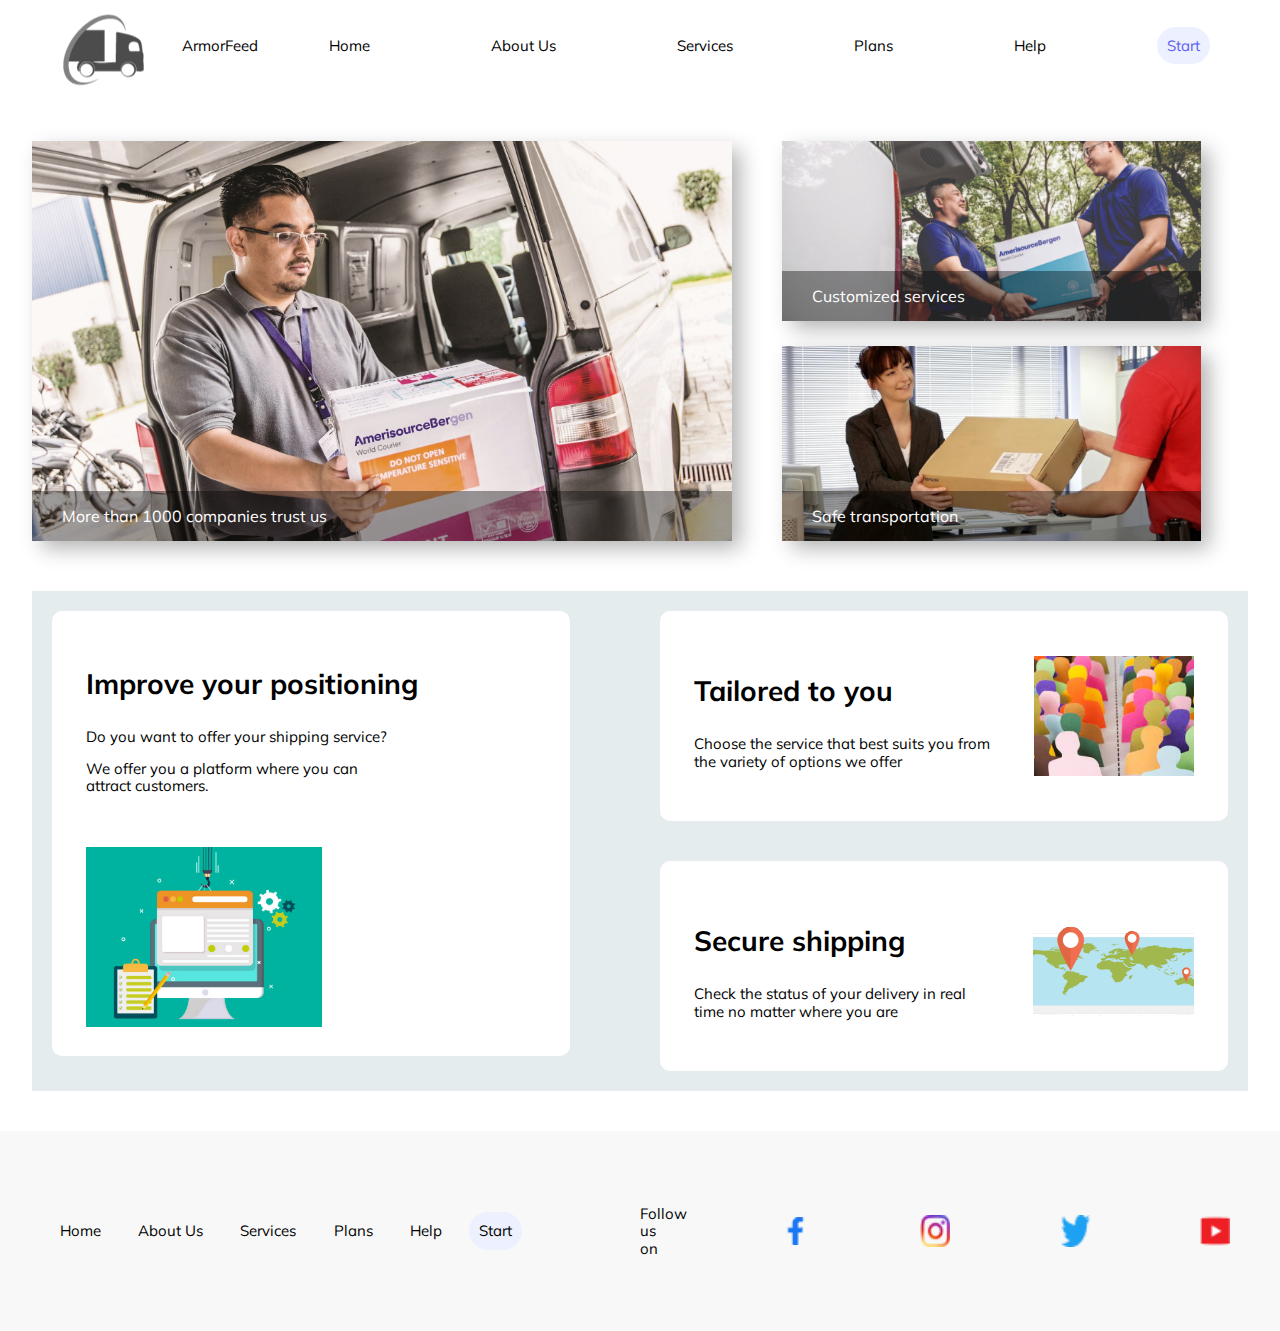
==== commit 27bf5bb9: "rename class" ====
--- a/index.html
+++ b/index.html
@@ -22,11 +22,11 @@
 
 <header class="header">
     <section class="header__logo">
-        <img src="img/ArmorFeed.png" alt="Logo image" class="header__logo-img">
+        <img src="img/armor-feed.png" alt="Logo image" class="header__logo-img">
         <div class="header__logo-text">ArmorFeed</div>
     </section>
     <!-- Desktop navigation is injected here-->
-    <img src="img/burgerNav.svg" alt="Burger Nav Icon" class="burgerNav" id="burgerNav">
+    <img src="img/burger-nav.svg" alt="Burger Nav Icon" class="burgerNav" id="burgerNav">
     <!-- Tablet/mobile navigation is injected  here-->
 </header>
 <main class="container">
@@ -39,18 +39,18 @@
 <footer id="footer" class="footer">
     <!-- Footer Navigation is injected here -->
     <section class="footer__Description">
-        <p class="footer__Description-item">Flollow us</p>
+        <p class="footer__Description-item">Follow us on</p>
         <a href="https://www.facebook.com/" target="_blank">
-            <img src="img/facebookLogo.png" alt="Facebook Logo" class="footer__Description-item">
+            <img src="img/facebook-logo.png" alt="Facebook Logo" class="footer__Description-item">
         </a>
         <a href="https://www.instagram.com/" target="_blank">
-            <img src="img/instagramLogo.png" alt="Instagram Logo" class="footer__Description-item">
+            <img src="img/instagram-logo.png" alt="Instagram Logo" class="footer__Description-item">
         </a>
         <a href="https://twitter.com/home" target="_blank">
-            <img src="img/twitterLogo.png" alt="twitter Logo" class="footer__Description-item">
+            <img src="img/twitter-logo.png" alt="twitter Logo" class="footer__Description-item">
         </a>
         <a href="https://www.youtube.com/" target="_blank">
-            <img src="img/youtubeLogo.png" alt="youtube Logo" class="footer__Description-item">
+            <img src="img/youtube-logo.png" alt="youtube Logo" class="footer__Description-item">
         </a>
     </section>
 </footer>
@@ -58,7 +58,7 @@
 <template id="TemplateNav">
     <nav class="TemplateTabsNav showNavAnimation">
         <li><a class="header__tabs-item" href="#Home">Home</a></li>
-        <li><a class="header__tabs-item" href="#About-us">About us</a></li>
+        <li><a class="header__tabs-item" href="#About-us">About Us</a></li>
         <li><a class="header__tabs-item" href="#Services">Services</a></li>
         <li><a class="header__tabs-item" href="#Plans">Plans</a></li>
         <li><a class="header__tabs-item" href="#Help">Help</a></li>
--- a/css/styles.css
+++ b/css/styles.css
@@ -47,18 +47,18 @@
 }
 
 /** About us Styles **/
-.About-us-title {
+.about-us-title {
     text-align: center;
     font-size: 8rem;
 }
-.About-us__content__section__first-img {
+.about-us__content__section__first-img {
     display: block;
     width: 100%;
 }
-.About-us__content {
+.about-us__content {
     width: 100%;
 }
-.About-us__content__section__first {
+.about-us__content__section__first {
     display: grid;
     grid-template-columns: 30% 60%;
     column-gap: 10%;
@@ -67,58 +67,58 @@
 }
 
 
-.About-us__content__section__second-img {
+.about-us__content__section__second-img {
     display: block;
     width: 50rem;
     margin: 0 auto;
     margin-bottom: 6rem;
 }
 
-.About-us__content__section__first-description, .About-us__content__section__second-description {
+.about-us__content__section__first-description, .about-us__content__section__second-description {
     background-color: var(--OrangeLight);
     font-weight: 500;
     font-size: 3rem;
     text-align: justify;
     box-shadow: inset 0px 4px 4px rgba(0, 0, 0, 0.2), inset 0px 4px 4px rgba(0, 0, 0, 0.2);
 }
-.About-us__content__section__first-description {
+.about-us__content__section__first-description {
     padding: 12% 8%;
     margin: 0;
     height: 100%;
 }
 
-.About-us__content__section__second-description {
+.about-us__content__section__second-description {
     padding: 6% 25%;
     margin: 5rem 0;
 }
 
 
 @media (max-width: 778px) {
-    .About-us-title {
+    .about-us-title {
         font-size: 4rem;
     }
-    .About-us__content__section__first {
+    .about-us__content__section__first {
         grid-template-columns: unset;
         grid-template-rows: 45% 45%;
         height: 50rem;
         row-gap: 10%;
         column-gap: unset;
     }
-    .About-us__content__section__first-img {
+    .about-us__content__section__first-img {
         width: auto;
         height: 100%;
         justify-self: center;
     }
-    .About-us__content__section__first-description {
+    .about-us__content__section__first-description {
         font-size: 2.5rem;
     }
-    .About-us__content__section__second-description {
+    .about-us__content__section__second-description {
         font-size: 2.5rem;
     }
-    .About-us__content__section__first-description {
+    .about-us__content__section__first-description {
         padding: 5rem 2rem;
     }
-    .About-us__content__section__second-img {
+    .about-us__content__section__second-img {
         display: block;
         width: 40rem;
         margin: 0 auto;
@@ -127,25 +127,25 @@
 }
 
 @media (max-width: 480px){
-    .About-us-title {
+    .about-us-title {
         font-size: 3rem;
     }
-    .About-us__content__section__first-description, .About-us__content__section__second-description{
+    .about-us__content__section__first-description, .about-us__content__section__second-description{
         width: 90%;
         margin-left: 5%;
         padding: 4.5rem 2.5rem;
     }
-    .About-us__content__section__first-img {
+    .about-us__content__section__first-img {
         width: 80%;
         /*margin-left:10%;*/
     }
-    .About-us__content__section__first-description {
+    .about-us__content__section__first-description {
         font-size: 1.5rem;
     }
-    .About-us__content__section__second-description {
+    .about-us__content__section__second-description {
         font-size: 1.5rem;
     }
-    .About-us__content__section__second-img {
+    .about-us__content__section__second-img {
         display: block;
         width: 20rem;
         margin: 0 auto;
@@ -199,7 +199,7 @@
     background-image: url("../img/banner_companies.png");
 }
 .banner__transportation {
-    background-image: url("../img/banner_transportation.png");
+    background-image: url("../img/banner-transportation.png");
 }
 .banner__services {
     background-image: url("../img/banner_services.png");
@@ -535,11 +535,11 @@
 }
 
 /** Plans Section **/
-.Plans {
+.plans {
     padding: 3rem 0;
 }
 
-.Plans__content-item__card {
+.plans__content-item__card {
     background-color: var(--OrangeLight);
     text-align: center;
     list-style-type: none;
@@ -548,33 +548,33 @@
     justify-content: space-between;
     margin: 2.5rem 0;
 }
-.Plans__title {
+.plans__title {
     font-size: 6rem;
     text-align: center;
 }
 
-.Plans__content-title {
+.plans__content-title {
     text-align: center;
     font-size: 5rem;
 }
 
-.Plans__content-item__card-item {
+.plans__content-item__card-item {
     margin: 1.5rem;
     font-size: 2rem;
 }
-.Plans__content-item {
+.plans__content-item {
     display: grid;
     grid-template-columns: repeat(2,45%);
     grid-template-rows: repeat(1,1fr);
     column-gap: 10%;
 }
 
-.Plans__content-item__card-title {
+.plans__content-item__card-title {
     font-size: 3rem;
     font-weight: 600;
 }
 
-.Plans__content-item__card-button {
+.plans__content-item__card-button {
     border: none;
     padding: 2rem 5rem;
     background-color: var(--OrangeDark);
@@ -584,27 +584,27 @@
     font-size: 2rem;
 }
 
-.Plans__content-item__card-button {
+.plans__content-item__card-button {
     margin: 2rem 20%;
     border-radius: 2rem;
 }
 
 @media (max-width: 768px) {
-    .Plans__content-item {
+    .plans__content-item {
         display: block;
     }
 }
 /** Services Section **/
-.Services__section {
+.services__section {
     width: 100%;
     margin: 5rem 0;
 }
-.Services__section-title {
+.services__section-title {
     font-size: 4.5rem;
     text-align: center;
     margin-top: 5rem;
 }
-.Services__section__questions {
+.services__section__questions {
     display: grid;
     grid-template-columns: calc(65% / 2) 25% calc(65% / 2);
     column-gap: 5%;
@@ -612,21 +612,21 @@
     padding: 3.5rem 2.5rem;
 }
 
-.Services__section__questions__card {
+.services__section__questions__card {
     background-color: var(--OrangeLight);
     text-align: justify;
     padding: 4.5rem;
     font-size: 2.5rem;
     box-shadow: inset 0.15rem 0.35rem 0.4rem rgba(0,0,0,0.4), inset -0.15rem -0.35rem 0.4rem rgba(0,0,0,0.4);
 }
-.Services__section__questions-img {
+.services__section__questions-img {
     display: block;
     width: 100%;
     height: 100%;
     align-self: center;
 }
 
-.Services__section__description {
+.services__section__description {
     display: grid;
     grid-template-columns: 50% 40%;
     column-gap: 10%;
@@ -634,20 +634,20 @@
     margin-bottom: 5rem;
 }
 
-.Services__section__description__card {
+.services__section__description__card {
     background-color: var(--OrangeLight);
     padding: 5rem;
     box-shadow: inset 0.15rem 0.35rem 0.4rem rgba(0,0,0,0.4), inset -0.15rem -0.35rem 0.4rem rgba(0,0,0,0.4);
 }
 
-.Services__section__description__card-title {
+.services__section__description__card-title {
     font-size: 2.5rem;
 }
 
-.Services__section__description__card__list-item {
+.services__section__description__card__list-item {
     display: block;
 }
-.Services__section__description__card__list {
+.services__section__description__card__list {
     height: 80%;
     font-size: 2.5rem;
     font-weight: 500;
@@ -663,40 +663,40 @@
     margin-right: 5px;
 }
 
-.Services__section__description-img {
+.services__section__description-img {
     width: 100%;
     height: 100%;
 }
 
 @media (max-width: 1200px) {
-    .Services__section__questions-img {
+    .services__section__questions-img {
        height: auto;
     }
-    .Services__section__questions__card {
+    .services__section__questions__card {
         padding: 2rem;
     }
 }
 
 @media (max-width: 920px) {
-    .Services__section__questions {
+    .services__section__questions {
         grid-template-columns: unset;
         grid-template-rows: repeat(3,30%);
         column-gap: unset;
         row-gap: 5%;
         height: 80rem;
     }
-    .Services__section__questions-img {
+    .services__section__questions-img {
         width: auto;
         height: auto;
         justify-self: center;
         grid-row: 3 / 4;
     }
-    .Services__section__description {
+    .services__section__description {
         grid-template-columns: unset;
         grid-template-rows: repeat(2, calc(95% / 2));
         row-gap: 5%;
     }
-    .Services__section__description-img {
+    .services__section__description-img {
         display: block;
         width: 100%;
         height: 100%;
@@ -704,49 +704,49 @@
 }
 
 @media (max-width: 768px) {
-    .Services__section__questions__card-title {
+    .services__section__questions__card-title {
         font-size: 2.8rem;
     }
-    .Services__section__questions__card-text {
+    .services__section__questions__card-text {
         font-size: 1.8rem;
     }
-    .Services__section__description {
+    .services__section__description {
         height: 100rem;
     }
 }
 
 @media (max-width: 500px) {
-    .Services__section__questions__card-title {
+    .services__section__questions__card-title {
         font-size: 2rem;
     }
-    .Services__section__questions__card-text {
+    .services__section__questions__card-text {
         font-size: 1.5rem;
     }
-    .Services__section__description__card {
+    .services__section__description__card {
         padding: 1.5rem;
     }
-    .Services__section__description__card__list {
+    .services__section__description__card__list {
         font-size: 2rem;
     }
-    .Services__section__description {
+    .services__section__description {
         grid-template-columns: unset;
         grid-template-rows: 60% 35%;
         row-gap: 5%;
     }
 }
 
-/** Ayuda styles **/
-.Help-title {
+/** Help styles **/
+.help-title {
     text-align: center;
     font-size: 5rem;
 }
 
-.Help__content {
+.help__content {
     display: grid;
     grid-template-rows: 40% 10% 50%;
     height: 120rem;
 }
-.Help__content__questions {
+.help__content__questions {
     display: grid;
     grid-template-columns: repeat(2,45%);
     grid-template-rows: repeat(2,45%);
@@ -754,20 +754,20 @@
     margin-bottom: 4rem;
 }
 
-.Help__content__question__item-question,
-.Help__content__formQuestion {
+.help__content__question__item-question,
+.help__content__formQuestion {
     font-weight: bold;
     font-size: 2.5rem;
 }
 
-.Help__content__question__item-answer {
+.help__content__question__item-answer {
     font-size: 2rem;
 }
-.Help__content__formQuestion {
+.help__content__formQuestion {
     text-align: center;
     margin-top: 1.5rem;
 }
-.Help__content__form {
+.help__content__form {
     width: 60rem;
     margin: 0 auto;
     display: grid;
@@ -776,48 +776,48 @@
     row-gap: 5%;
     margin-bottom: 2rem;
 }
-.Help__content__form-input {
+.help__content__form-input {
     font-size: 2.4rem;
     text-align: center;
     padding: 2rem 0;
 }
-.Help__content__form-btn {
+.help__content__form-btn {
     font-size: 2rem;
     font-weight: 500;
 }
-.Help__content__form-textarea {
+.help__content__form-textarea {
     font-size: 2.4rem;
     display: block;
     padding: 50px;
 }
 
 @media (max-width: 768px) {
-    .Help__content {
+    .help__content {
         height: 150rem;
         margin-bottom: 5rem;
     }
-    .Help__content__questions {
+    .help__content__questions {
         grid-template-columns: repeat(1,1fr);
         grid-template-rows: calc(64% / 3) calc(64% / 3) 30% calc(64% / 3);
         row-gap: 2%;
         justify-content: center;
         margin-bottom: 4rem;
     }
-    .Help__content__form {
+    .help__content__form {
         width: 100%;
     }
-    .Help__content__question__item-question,
-    .Help__content__formQuestion {
+    .help__content__question__item-question,
+    .help__content__formQuestion {
         font-size: 2rem;
     }
 
-    .Help__content__question__item-answer {
+    .help__content__question__item-answer {
         font-size: 1.5rem;
     }
 }
 
 @media (max-width: 480px) {
-    .Help__content {
+    .help__content {
         height: 180rem;
         margin-bottom: 5rem;
     }
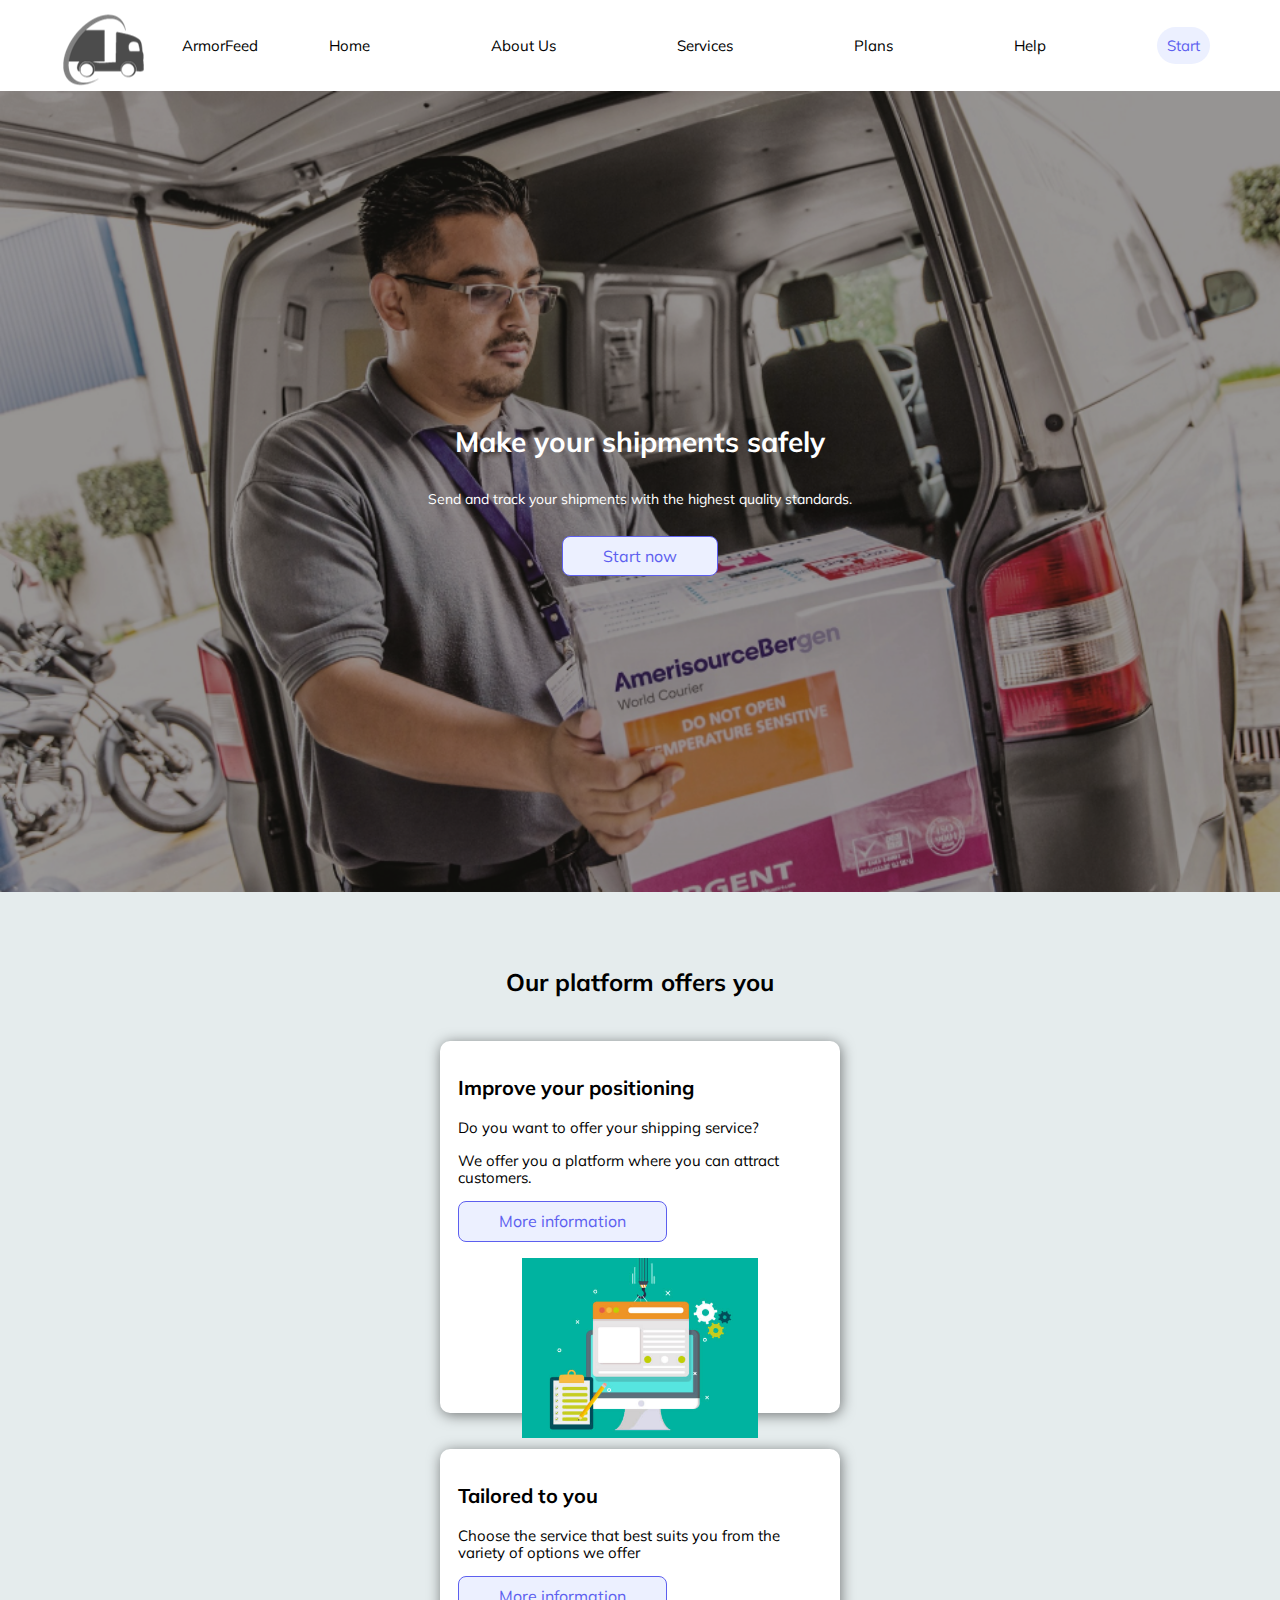
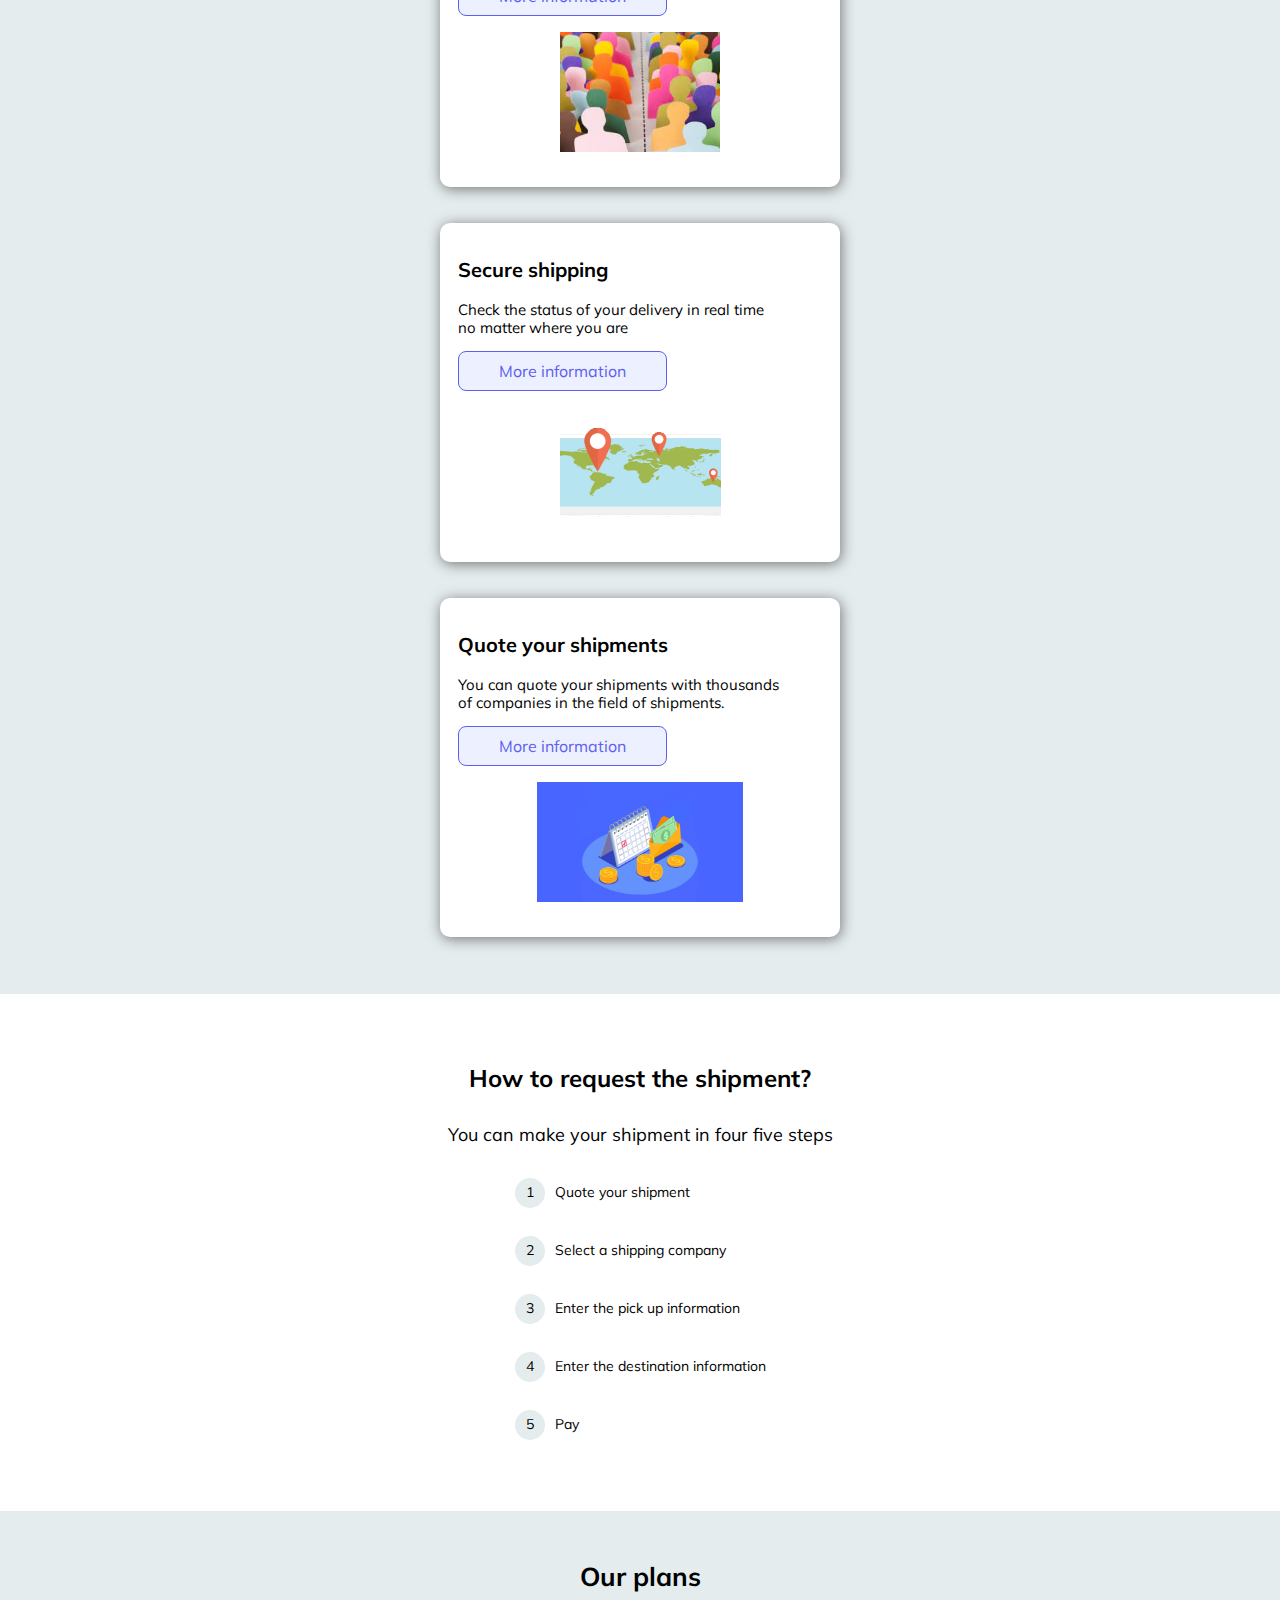
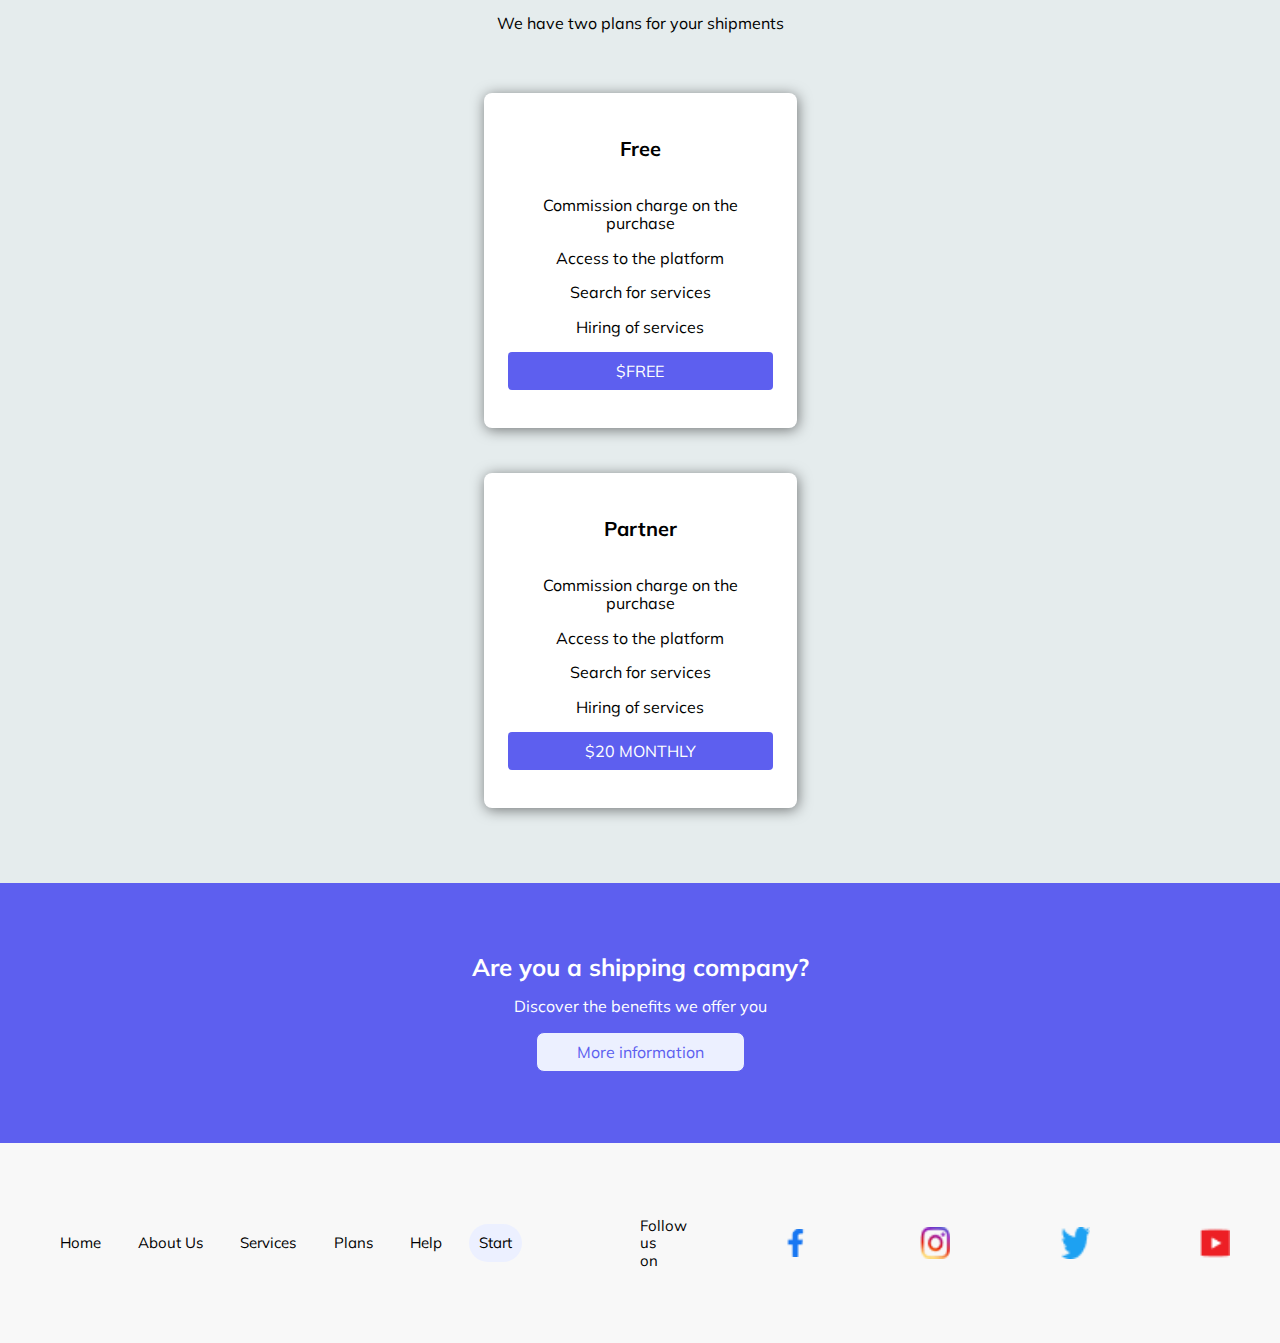
==== commit 7845ae7d: "fix: The design of the home section was modified" ====
--- a/index.html
+++ b/index.html
@@ -29,12 +29,12 @@
     <img src="img/burger-nav.svg" alt="Burger Nav Icon" class="burgerNav" id="burgerNav">
     <!-- Tablet/mobile navigation is injected  here-->
 </header>
-<main class="container">
+<main>
     <section id="Home"></section>
-    <section id="About-us" class="disabled"></section>
-    <section id="Services" class="disabled"></section>
-    <section id="Plans" class="disabled"></section>
-    <section id="Help" class="disabled"></section>
+    <section id="About-us" class="disabled container"></section>
+    <section id="Services" class="disabled container"></section>
+    <section id="Plans" class="disabled container"></section>
+    <section id="Help" class="disabled container"></section>
 </main>
 <footer id="footer" class="footer">
     <!-- Footer Navigation is injected here -->
--- a/css/styles.css
+++ b/css/styles.css
@@ -154,153 +154,106 @@
 
 }
 
-
+/* HOME SELECTORS */
+.banner__background {
+    height: 89vh;
+    background-image: url("../img/banner_companies.png");
+    background-repeat: no-repeat;
+    background-size: cover;
+    position: relative;
+}
+.banner__information {
+    display: flex;
+    flex-direction: column;
+    justify-content: center;
+    align-items: center;
+    height: 100%;
+    width: 100%;
+    position: absolute;
+    background-color: rgba(0, 0, 0, .4);
+}
+.banner_information-title {
+    font-size: 2.8rem;
+    font-weight: bold;
+    color: var(--Light);
+}
+.banner__information-description {
+    font-size: 1.4rem;
+    color: var(--Light);
+}
+.banner__information-button {
+    margin-top: 1.5rem;
+}
+
+
+/* UTILITIES */
 .bg-green {
     background-color: var(--GreenLight);
 }
 
-
-.banners {
+.button-primary {
+    padding: 1rem 4rem;
+    font-size: 1.6rem;
+    background-color: var(--BlueDark);
+    border: none;
+    color: var(--Light);
+    border-radius: 0.4rem;
+    cursor: pointer;
+}
+
+.button-secondary {
+    padding: 1rem 4rem;
+    font-size: 1.6rem;
+    background-color: var(--BlueLight);
+    color: var(--BlueDark);
+    border: 1px solid var(--BlueDark);
+    border-radius: 0.8rem;
+    cursor: pointer;
+}
+
+.features {
     display: flex;
     flex-direction: column;
-    height: 120rem;
-    width: 100%;
-    padding: 5rem 0;
-}
-@media (min-width: 920px) {
-    .banners {
-        display: grid;
-        grid-template-columns: 1.5fr 1fr;
-        height: 50rem;
-        column-gap: 5rem;
-        row-gap: 2.5rem;
-    }
-}
-.banner {
-    width: 95%;
-    height: 100%;
-    background-size: cover;
-    background-repeat: no-repeat;
-    background-position: center center;
-    position: relative;
-    box-shadow: 9px 8px 20px -1px rgba(0,0,0,0.31);
-    -webkit-box-shadow: 9px 8px 20px -1px rgba(0,0,0,0.31);
-    -moz-box-shadow: 9px 8px 20px -1px rgba(0,0,0,0.31);
-    margin-bottom: 1.5rem;
-    transition: transform .2s;
-}
-.banner:hover {
-    transform: scale(1.05);
-}
-.banner:last-child {
-    margin-bottom: 0rem;
-}
-.banner__companies {
-    background-image: url("../img/banner_companies.png");
-}
-.banner__transportation {
-    background-image: url("../img/banner-transportation.png");
-}
-.banner__services {
-    background-image: url("../img/banner_services.png");
-}
-.banner__services, .banner__transportation, .banner__companies {
-    width: 100%;
-}
-@media (min-width: 920px) {
-    .banner__companies {
-        grid-column:  1 / 2;
-        grid-row: 1 / 3;
-        width: auto;
-    }
-    .banner__transportation {
-        grid-column: 2 / 3;
-        grid-row: 2 / 3;
-    }
-    .banner__services {
-        grid-column: 2 / 3;
-        grid-row: 1 / 2;
-    }
-    .banner__transportation, .banner__services {
-        width: 90%;
-    }
-}
-.banner__description {
-    position: absolute;
-    margin-bottom: 0;
-    padding-left: 3rem;
-    left: 0;
-    bottom: 0;
-    width: 100%;
-    height: 5rem;
-    background-color: rgba(0,0,0,0.38);
-    display: flex;
-    justify-content: start;
-    align-items: center;
-    color: var(--Light);
-    font-size: 1.6rem;
-}
-
-.features {
-    display: flex;
-    flex-direction: column;
+    align-items: center;
     height: auto;
-    max-height: 120rem;
     row-gap: 2.5rem;
-    padding: 2rem 0;
-    margin-bottom: 4rem;
-}
-@media (min-width: 920px) {
-    .features {
-        display: grid;
-        grid-template-columns: 1.1fr 1.2fr;
-        column-gap: 5rem;
-        height: 50rem;
-    }
-}
+    padding: 5.7rem 0;
+}
+.features__title {
+    font-size: 2.4rem;
+    font-weight: bold;
+}
+
 .feature {
-    height: 25rem;
+    width: 40rem;
     background-color: var(--Light);
     border-radius: 1rem;
-    padding: 1rem 3.4rem;
-    display: flex;
-    justify-content: space-around;
-    align-items: center;
-    margin-bottom: 1.5rem;
-    margin-left: 2rem;
-    margin-right: 2rem;
-}
-@media (max-width: 400px) {
-    .feature {
-        flex-direction: column;
-        height: auto;
-    }
+    padding: 3.5rem 1.8rem;
+    margin-bottom: 3.6rem;
+    box-shadow: 1px 2px 14px 0px rgba(0,0,0,0.50);
+}
+.feature__image {
+    display: flex;
+    justify-content: center;
 }
 .feature:last-child {
     margin-bottom: 0rem;
-}
-@media (min-width: 920px) {
-    .feature {
-        height: auto;
-    }
 }
 .feature__text-description {
     font-size: 1.5rem;
     max-width: 35rem;
     width: 90%;
 }
+.feature__text-title {
+    font-size: 2rem;
+    margin-top: 0;
+}
+.feature__text-action {
+    margin-bottom: 1.6rem;
+}
 .feature__positioning {
     align-items: center;
     justify-content: space-around;
-}
-@media (min-width: 920px) {
-    .feature__positioning {
-        grid-column: 1 / 2;
-        grid-row: 1 / 3;
-        flex-direction: column;
-        align-items: start;
-        justify-content: space-around;
-    }
 }
 .feature__image, .feature__image-positioning {
     height: 12rem;
@@ -311,8 +264,103 @@
     }
 }
 .feature__text-title {
-    font-size: 2.8rem;
+    font-size: 2rem;
     font-weight: bold;
+}
+
+.shipment {
+    padding: 5.7rem 0;
+    display: flex;
+    flex-direction: column;
+    align-items: center;
+}
+.shipment__title {
+    font-size: 2.4rem;
+    margin: 1.4rem 0;
+}
+.shipment__description {
+    font-size: 1.8rem;
+}
+
+.step {
+    display: flex;
+    column-gap: 1rem;
+    font-size: 1.4rem;
+}
+.step__number {
+    width: 3rem;
+    height: 3rem;
+    background-color: var(--GreenLight);
+    display: flex;
+    justify-content: center;
+    align-items: center;
+    border-radius: 1.5rem;
+}
+.step__text {
+    display: flex;
+    justify-content: center;
+    align-items: center;
+}
+
+.plans {
+    padding: 5.7rem 0;
+    background-color: var(--GreenLight);
+}
+.plan__title {
+    font-size: 2.6rem;
+    text-align: center;
+}
+.plan__description {
+    font-size: 1.6rem;
+    text-align: center;
+}
+.plan__elements {
+    padding: 4.5rem 0;
+    display: flex;
+    flex-direction: column;
+    align-items: center;
+}
+.plan {
+    display: flex;
+    flex-direction: column;
+    border-radius: 0.8rem;
+    width: 31.3rem;
+    height: 33.5rem;
+    background-color: var(--Light);
+    text-align: center;
+    padding: 2.4rem;
+    box-shadow: 1px 2px 14px 0px rgba(0,0,0,0.50);
+}
+.plan:first-child {
+    margin-bottom: 4.5rem;
+}
+.plan__free-title, .plan__partner-title {
+    font-size: 2rem;
+}
+.plan__free-detail, .plan__partner-detail {
+    font-size: 1.6rem;
+}
+.plan__free-action, .plan__partner-action {
+    text-transform: uppercase;
+}
+
+.enterprises {
+    display: flex;
+    height: 26rem;
+    flex-direction: column;
+    justify-content: center;
+    align-items: center;
+    padding: 5.7rem 0;
+    background-color: var(--BlueDark);
+}
+.enterprises__title {
+    font-size: 2.4rem;
+    margin: 0;
+    color: var(--Light);
+}
+.enterprises__description {
+    font-size: 1.6rem;
+    color: var(--Light);
 }
 
 /** NavBar Styles **/
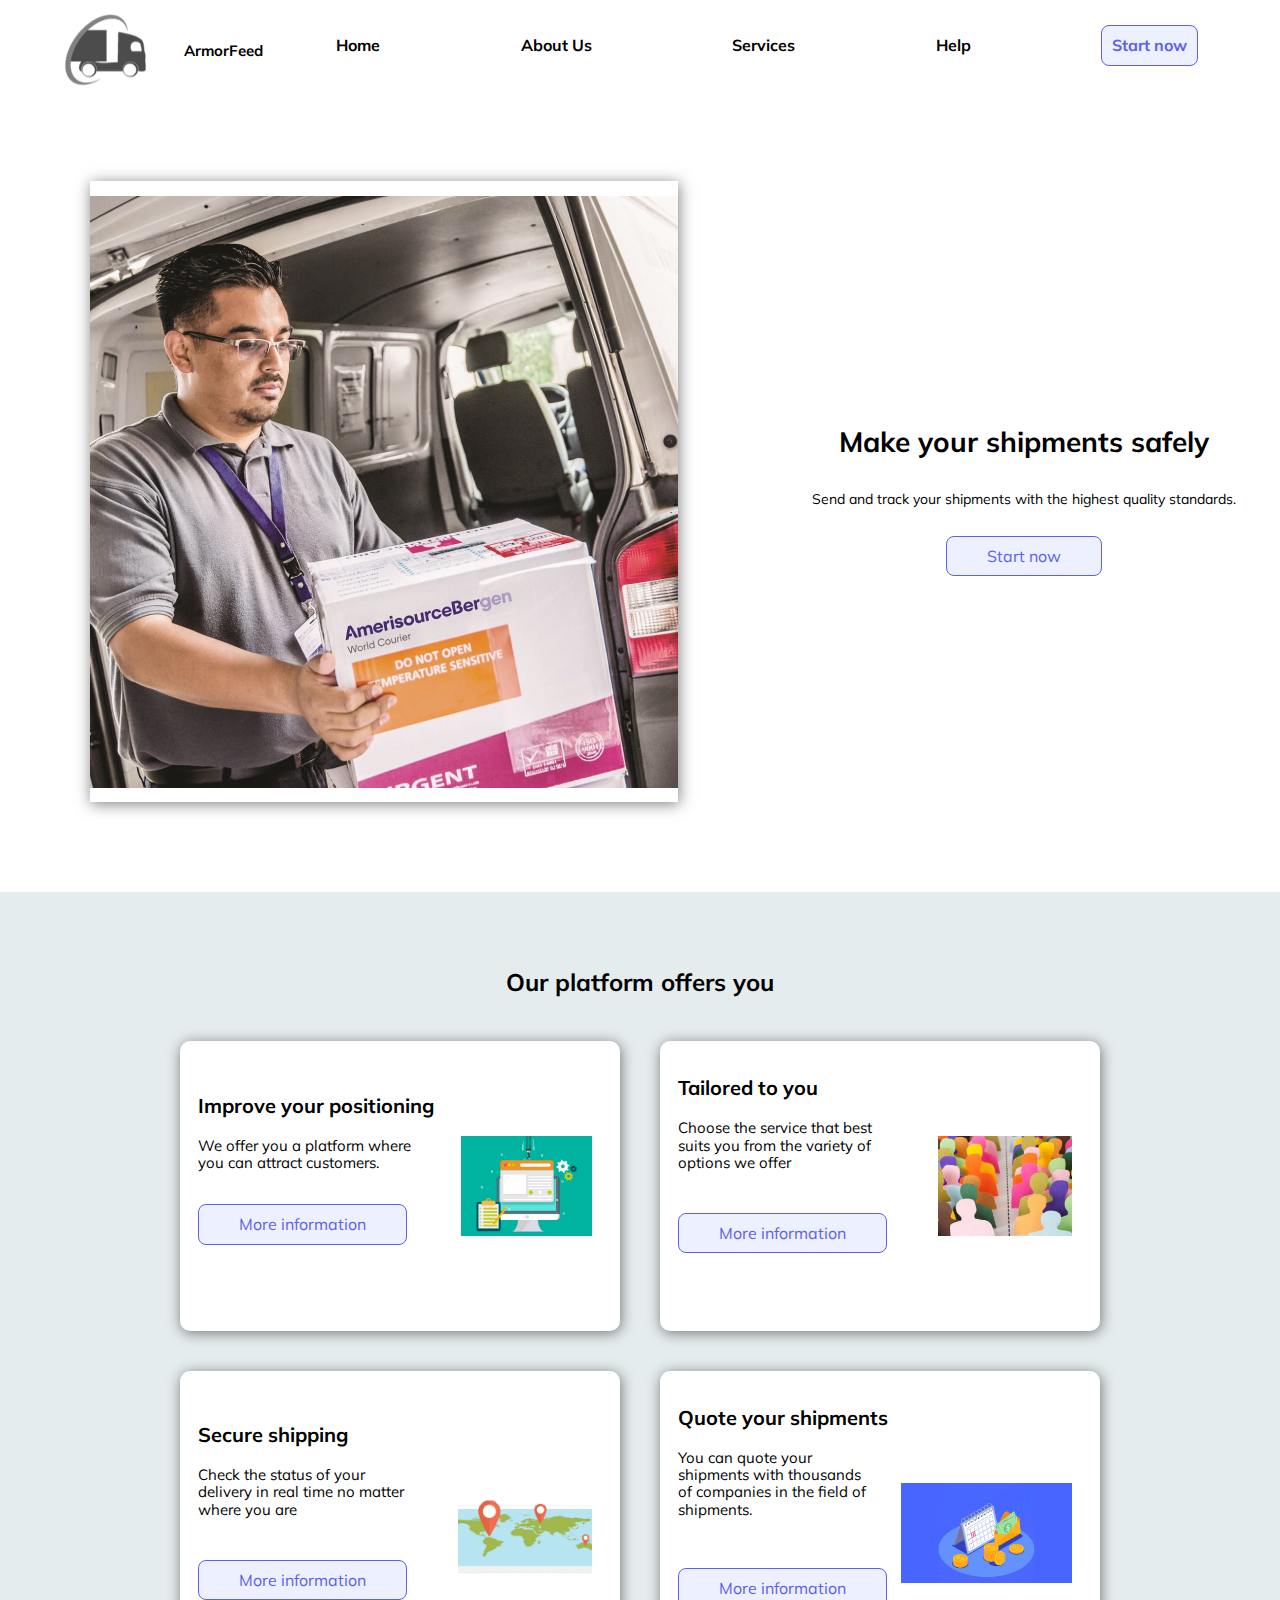
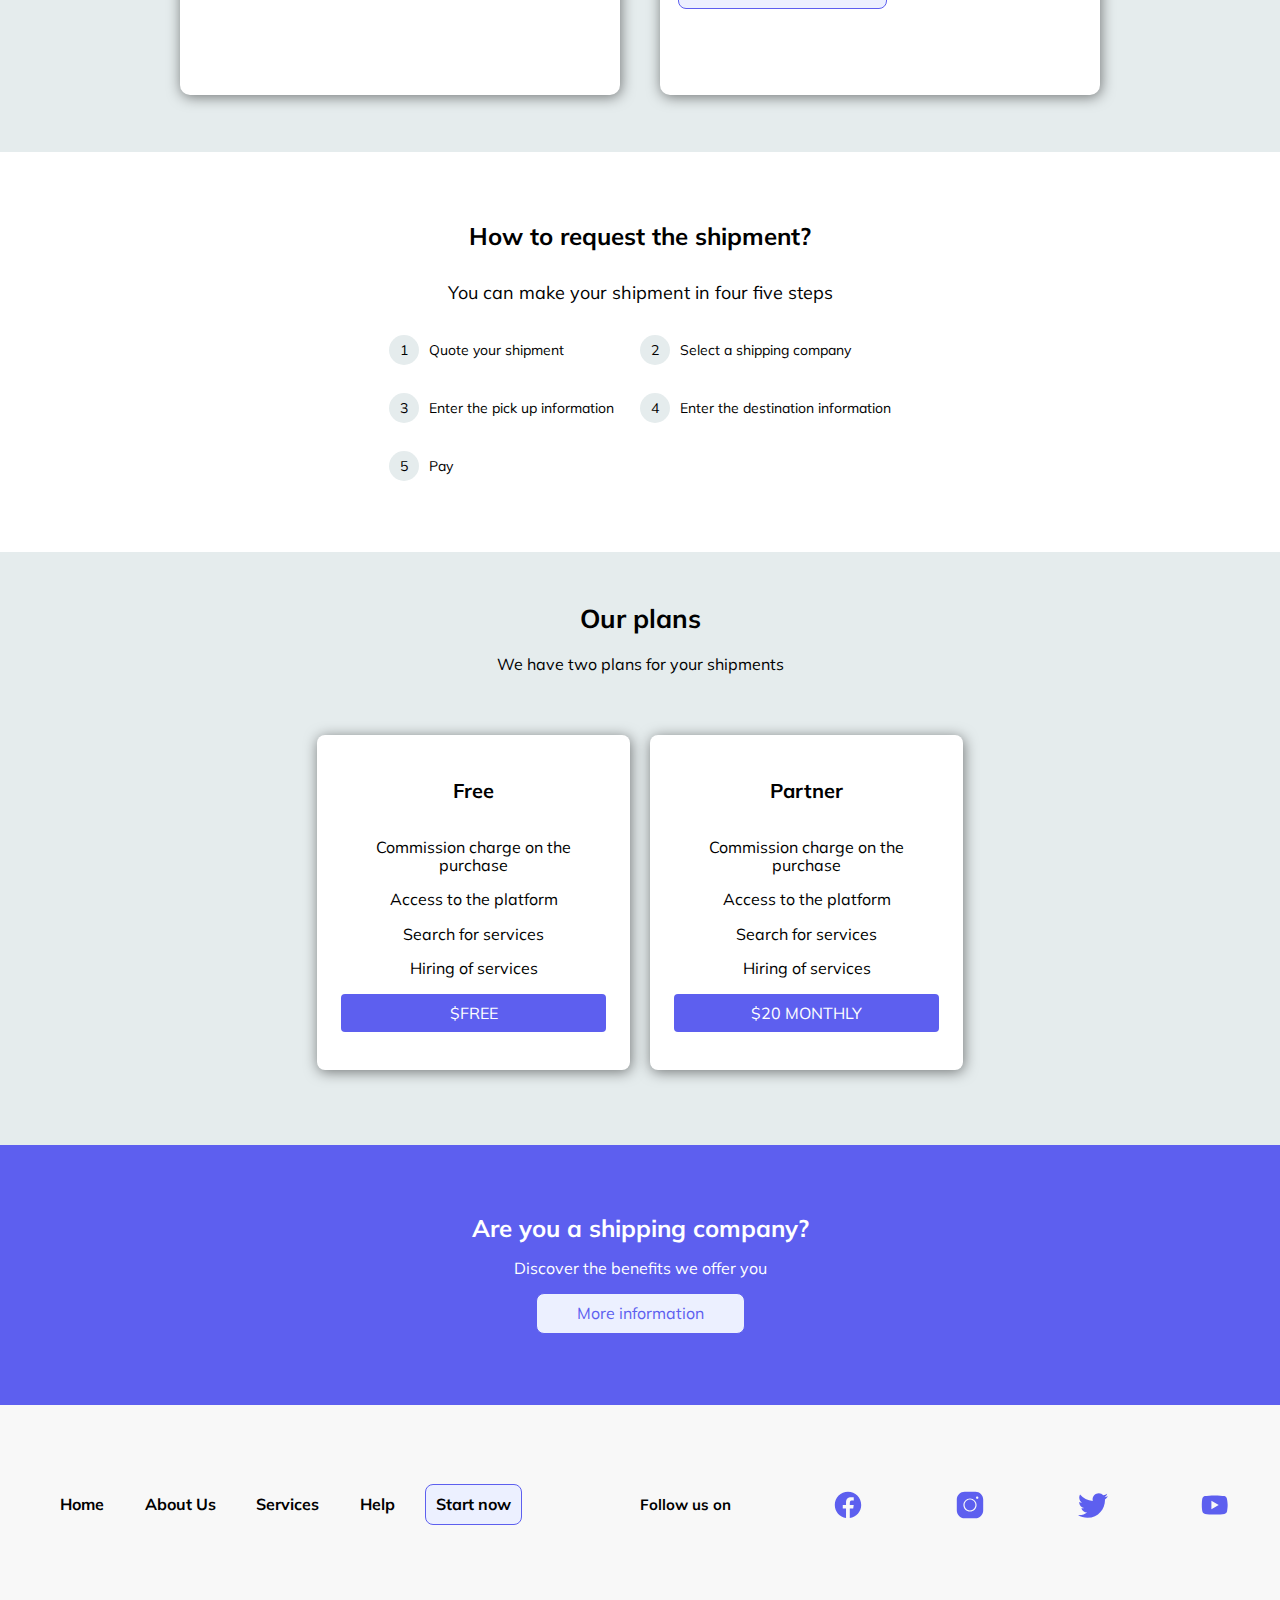
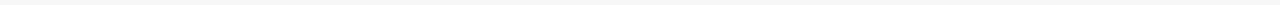
==== commit ca32e757: "fix: Navigation styles changed" ====
--- a/index.html
+++ b/index.html
@@ -21,36 +21,37 @@
 <body>
 
 <header class="header">
-    <section class="header__logo">
-        <img src="img/armor-feed.png" alt="Logo image" class="header__logo-img">
-        <div class="header__logo-text">ArmorFeed</div>
+    <section>
+        <a href="" class="header__logo">
+            <img src="img/armor-feed.png" alt="Logo image" class="header__logo-img">
+            <div class="header__logo-text">ArmorFeed</div>
+        </a>
     </section>
     <!-- Desktop navigation is injected here-->
     <img src="img/burger-nav.svg" alt="Burger Nav Icon" class="burgerNav" id="burgerNav">
     <!-- Tablet/mobile navigation is injected  here-->
 </header>
-<main>
+<main class="base">
     <section id="Home"></section>
     <section id="About-us" class="disabled container"></section>
     <section id="Services" class="disabled container"></section>
-    <section id="Plans" class="disabled container"></section>
     <section id="Help" class="disabled container"></section>
 </main>
 <footer id="footer" class="footer">
     <!-- Footer Navigation is injected here -->
     <section class="footer__Description">
-        <p class="footer__Description-item">Follow us on</p>
+        <p class="footer__Description-item w-100">Follow us on</p>
         <a href="https://www.facebook.com/" target="_blank">
-            <img src="img/facebook-logo.png" alt="Facebook Logo" class="footer__Description-item">
+            <img src="img/facebook-icon.svg" alt="Facebook Logo" class="footer__Description-item">
         </a>
         <a href="https://www.instagram.com/" target="_blank">
-            <img src="img/instagram-logo.png" alt="Instagram Logo" class="footer__Description-item">
+            <img src="img/instagram-icon.svg" alt="Instagram Logo" class="footer__Description-item">
         </a>
         <a href="https://twitter.com/home" target="_blank">
-            <img src="img/twitter-logo.png" alt="twitter Logo" class="footer__Description-item">
+            <img src="img/twitter-icon.svg" alt="twitter Logo" class="footer__Description-item">
         </a>
         <a href="https://www.youtube.com/" target="_blank">
-            <img src="img/youtube-logo.png" alt="youtube Logo" class="footer__Description-item">
+            <img src="img/youtube-icon.svg" alt="youtube Logo" class="footer__Description-item">
         </a>
     </section>
 </footer>
@@ -60,9 +61,8 @@
         <li><a class="header__tabs-item" href="#Home">Home</a></li>
         <li><a class="header__tabs-item" href="#About-us">About Us</a></li>
         <li><a class="header__tabs-item" href="#Services">Services</a></li>
-        <li><a class="header__tabs-item" href="#Plans">Plans</a></li>
         <li><a class="header__tabs-item" href="#Help">Help</a></li>
-        <li><a class="header__tabs-item not-clickable">Start</a></li>
+        <li><a class="header__tabs-item not-clickable button-secondary" href="https://armorfeed.web.app/" target="_blank">Start now</a></li>
     </nav>
 </template>
 
--- a/css/styles.css
+++ b/css/styles.css
@@ -39,154 +39,14 @@
     box-sizing: inherit;
 }
 
-/** Utilities **/
+/* UTILITIES */
+
 .container {
     width: 95%;
     max-width: 130rem;
     margin: 0 auto;
 }
 
-/** About us Styles **/
-.about-us-title {
-    text-align: center;
-    font-size: 8rem;
-}
-.about-us__content__section__first-img {
-    display: block;
-    width: 100%;
-}
-.about-us__content {
-    width: 100%;
-}
-.about-us__content__section__first {
-    display: grid;
-    grid-template-columns: 30% 60%;
-    column-gap: 10%;
-    row-gap: 5%;
-    align-items: center;
-}
-
-
-.about-us__content__section__second-img {
-    display: block;
-    width: 50rem;
-    margin: 0 auto;
-    margin-bottom: 6rem;
-}
-
-.about-us__content__section__first-description, .about-us__content__section__second-description {
-    background-color: var(--OrangeLight);
-    font-weight: 500;
-    font-size: 3rem;
-    text-align: justify;
-    box-shadow: inset 0px 4px 4px rgba(0, 0, 0, 0.2), inset 0px 4px 4px rgba(0, 0, 0, 0.2);
-}
-.about-us__content__section__first-description {
-    padding: 12% 8%;
-    margin: 0;
-    height: 100%;
-}
-
-.about-us__content__section__second-description {
-    padding: 6% 25%;
-    margin: 5rem 0;
-}
-
-
-@media (max-width: 778px) {
-    .about-us-title {
-        font-size: 4rem;
-    }
-    .about-us__content__section__first {
-        grid-template-columns: unset;
-        grid-template-rows: 45% 45%;
-        height: 50rem;
-        row-gap: 10%;
-        column-gap: unset;
-    }
-    .about-us__content__section__first-img {
-        width: auto;
-        height: 100%;
-        justify-self: center;
-    }
-    .about-us__content__section__first-description {
-        font-size: 2.5rem;
-    }
-    .about-us__content__section__second-description {
-        font-size: 2.5rem;
-    }
-    .about-us__content__section__first-description {
-        padding: 5rem 2rem;
-    }
-    .about-us__content__section__second-img {
-        display: block;
-        width: 40rem;
-        margin: 0 auto;
-        margin-bottom: 6rem;
-    }
-}
-
-@media (max-width: 480px){
-    .about-us-title {
-        font-size: 3rem;
-    }
-    .about-us__content__section__first-description, .about-us__content__section__second-description{
-        width: 90%;
-        margin-left: 5%;
-        padding: 4.5rem 2.5rem;
-    }
-    .about-us__content__section__first-img {
-        width: 80%;
-        /*margin-left:10%;*/
-    }
-    .about-us__content__section__first-description {
-        font-size: 1.5rem;
-    }
-    .about-us__content__section__second-description {
-        font-size: 1.5rem;
-    }
-    .about-us__content__section__second-img {
-        display: block;
-        width: 20rem;
-        margin: 0 auto;
-        margin-bottom: 6rem;
-    }
-
-}
-
-/* HOME SELECTORS */
-.banner__background {
-    height: 89vh;
-    background-image: url("../img/banner_companies.png");
-    background-repeat: no-repeat;
-    background-size: cover;
-    position: relative;
-}
-.banner__information {
-    display: flex;
-    flex-direction: column;
-    justify-content: center;
-    align-items: center;
-    height: 100%;
-    width: 100%;
-    position: absolute;
-    background-color: rgba(0, 0, 0, .4);
-}
-.banner_information-title {
-    font-size: 2.8rem;
-    font-weight: bold;
-    color: var(--Light);
-}
-.banner__information-description {
-    font-size: 1.4rem;
-    color: var(--Light);
-}
-.banner__information-button {
-    margin-top: 1.5rem;
-}
-
-
-/* UTILITIES */
 .bg-green {
     background-color: var(--GreenLight);
 }
@@ -199,6 +59,12 @@
     color: var(--Light);
     border-radius: 0.4rem;
     cursor: pointer;
+    transition: all 300ms;
+    text-decoration: none;
+}
+
+.button-primary:hover {
+    transform: scale(1.04, 1.04)
 }
 
 .button-secondary {
@@ -209,6 +75,195 @@
     border: 1px solid var(--BlueDark);
     border-radius: 0.8rem;
     cursor: pointer;
+    transition: all 300ms;
+    text-decoration: none;
+}
+
+.button-secondary:hover {
+    transform: scale(1.04, 1.04)
+}
+
+.align-center {
+    display: flex;
+    align-items: center;
+}
+
+.w-100 {
+    min-width: 100px;
+}
+
+/** About us Styles **/
+.about-us-title {
+    text-align: center;
+    font-size: 8rem;
+}
+.about-us__content__section__first-img {
+    display: block;
+    width: 100%;
+}
+.about-us__content {
+    width: 100%;
+}
+.about-us__content__section__first {
+    display: grid;
+    grid-template-columns: 30% 60%;
+    column-gap: 10%;
+    row-gap: 5%;
+    align-items: center;
+}
+
+
+.about-us__content__section__second-img {
+    display: block;
+    width: 50rem;
+    margin: 0 auto;
+    margin-bottom: 6rem;
+}
+
+.about-us__content__section__first-description, .about-us__content__section__second-description {
+    background-color: var(--OrangeLight);
+    font-weight: 500;
+    font-size: 3rem;
+    text-align: justify;
+    box-shadow: inset 0px 4px 4px rgba(0, 0, 0, 0.2), inset 0px 4px 4px rgba(0, 0, 0, 0.2);
+}
+.about-us__content__section__first-description {
+    padding: 12% 8%;
+    margin: 0;
+    height: 100%;
+}
+
+.about-us__content__section__second-description {
+    padding: 6% 25%;
+    margin: 5rem 0;
+}
+
+
+@media (max-width: 778px) {
+    .about-us-title {
+        font-size: 4rem;
+    }
+    .about-us__content__section__first {
+        grid-template-columns: unset;
+        grid-template-rows: 45% 45%;
+        height: 50rem;
+        row-gap: 10%;
+        column-gap: unset;
+    }
+    .about-us__content__section__first-img {
+        width: auto;
+        height: 100%;
+        justify-self: center;
+    }
+    .about-us__content__section__first-description {
+        font-size: 2.5rem;
+    }
+    .about-us__content__section__second-description {
+        font-size: 2.5rem;
+    }
+    .about-us__content__section__first-description {
+        padding: 5rem 2rem;
+    }
+    .about-us__content__section__second-img {
+        display: block;
+        width: 40rem;
+        margin: 0 auto;
+        margin-bottom: 6rem;
+    }
+}
+
+@media (max-width: 480px){
+    .about-us-title {
+        font-size: 3rem;
+    }
+    .about-us__content__section__first-description, .about-us__content__section__second-description{
+        width: 90%;
+        margin-left: 5%;
+        padding: 4.5rem 2.5rem;
+    }
+    .about-us__content__section__first-img {
+        width: 80%;
+        /*margin-left:10%;*/
+    }
+    .about-us__content__section__first-description {
+        font-size: 1.5rem;
+    }
+    .about-us__content__section__second-description {
+        font-size: 1.5rem;
+    }
+    .about-us__content__section__second-img {
+        display: block;
+        width: 20rem;
+        margin: 0 auto;
+        margin-bottom: 6rem;
+    }
+
+}
+
+/* HOME SELECTORS */
+
+.banner {
+    display: unset;
+}
+.banner__background {
+    height: 89vh;
+    background-image: url("../img/banner_companies.png");
+    background-repeat: no-repeat;
+    background-size: cover;
+    position: relative;
+}
+
+@media (min-width: 770px) {
+    .banner {
+        display: grid;
+        grid-template-columns: 60% 40%;
+    }
+    .banner__background {
+        background-image: none;
+    }
+}
+.banner__information {
+    display: flex;
+    flex-direction: column;
+    justify-content: center;
+    align-items: center;
+    height: 100%;
+    width: 100%;
+    position: absolute;
+    background-color: rgba(0, 0, 0, .4);
+}
+.banner_information-title {
+    font-size: 2.8rem;
+    font-weight: bold;
+    color: var(--Light);
+}
+.banner__information-description {
+    font-size: 1.4rem;
+    color: var(--Light);
+}
+.banner__image {
+    display: none;
+}
+@media (min-width: 770px) {
+    .banner__information {
+        background-color: transparent;
+    }
+    .banner_information-title, .banner__information-description {
+        color: var(--Darked);
+    }
+    .banner__image {
+        display: flex;
+        justify-content: center;
+        align-items: center;
+        margin: 9rem;
+        background-image: url("../img/banner_companies.png");
+        background-repeat: no-repeat;
+        background-position: center;
+        box-shadow: 1px 2px 14px 0px rgba(0,0,0,0.50);
+    }
+}
+.banner__information-button {
+    margin-top: 1.5rem;
 }
 
 .features {
@@ -218,6 +273,13 @@
     height: auto;
     row-gap: 2.5rem;
     padding: 5.7rem 0;
+}
+@media (min-width: 970px) {
+    .features__elements {
+        display: grid;
+        grid-template-columns: repeat(2, 1fr);
+        gap: 4rem;
+    }
 }
 .features__title {
     font-size: 2.4rem;
@@ -232,6 +294,23 @@
     margin-bottom: 3.6rem;
     box-shadow: 1px 2px 14px 0px rgba(0,0,0,0.50);
 }
+@media (min-width: 970px) {
+    .feature {
+        width: 44rem;
+        margin-bottom: 0;
+        display: flex;
+        align-items: center;
+    }
+    .feature__text {
+        display: grid;
+        grid-template-rows: repeat(2, 1fr);
+        align-self: center;
+        justify-self: center;
+    }
+    .feature__image {
+        padding: 0 1rem;
+    }
+}
 .feature__image {
     display: flex;
     justify-content: center;
@@ -251,17 +330,8 @@
 .feature__text-action {
     margin-bottom: 1.6rem;
 }
-.feature__positioning {
-    align-items: center;
-    justify-content: space-around;
-}
-.feature__image, .feature__image-positioning {
-    height: 12rem;
-}
-@media (min-width: 920px) {
-    .feature__image-positioning {
-        height: 18rem;
-    }
+.feature__image {
+    height: 10rem;
 }
 .feature__text-title {
     font-size: 2rem;
@@ -281,7 +351,12 @@
 .shipment__description {
     font-size: 1.8rem;
 }
-
+@media (min-width: 770px) {
+   .shipments__steps {
+       display: grid;
+       grid-template-columns: repeat(2, 1fr);
+   }
+}
 .step {
     display: flex;
     column-gap: 1rem;
@@ -319,6 +394,13 @@
     display: flex;
     flex-direction: column;
     align-items: center;
+}
+@media (min-width: 770px) {
+    .plan__elements {
+        flex-direction: row;
+        justify-content: center;
+        column-gap: 2rem;
+    }
 }
 .plan {
     display: flex;
@@ -334,6 +416,11 @@
 .plan:first-child {
     margin-bottom: 4.5rem;
 }
+@media (min-width: 770px) {
+    .plan:first-child {
+        margin-bottom: 0rem;
+    }
+}
 .plan__free-title, .plan__partner-title {
     font-size: 2rem;
 }
@@ -368,11 +455,14 @@
     width: 100%;
     padding: 0 2rem;
     display: flex;
+    justify-content: space-around;
 }
 .header__logo{
     flex-basis: 30%;
     display: flex;
     align-items: center;
+    text-decoration: none;
+    color: var(--Darked);
 }
 .header__tabs {
     flex-basis: 70%;
@@ -381,7 +471,9 @@
     align-items: center;
 }
 .header__logo-text {
+    padding-top: 1rem;
     font-size: 1.6rem;
+    font-weight: bold;
 }
 
 .header__tabs li {
@@ -391,7 +483,8 @@
 
 .header__tabs-item {
     display: block;
-    font-size: 2.5rem;
+    font-size: 2.2rem;
+    font-weight: bolder;
     list-style-type: none;
     padding: 1rem;
     text-decoration: none;
@@ -401,7 +494,7 @@
 }
 .header__tabs-item:hover {
     background-color: rgba(186, 215, 247,0.2);
-    transform: scale(1.2);
+    transform: scale(1.02);
 }
 /* Special Classes to work with JavaScript */
 
@@ -448,7 +541,6 @@
 }
 .not-clickable {
     display: block;
-    border-radius: 2rem;
     background-color: var(--BlueLight);
     color: var(--BlueDark)
 }
@@ -479,7 +571,7 @@
 /* NavBar Media Queries*/
 @media (max-width: 1280px) {
     .header__tabs-item {
-        font-size: 1.5rem;
+        font-size: 1.6rem;
     }
     .header__logo-text {
         font-size: 1.5rem;
@@ -568,6 +660,7 @@
     display: block;
     width: 3rem;
     font-size: 1.5rem;
+    font-weight: bold;
 }
 
 @media (max-width: 768px) {
